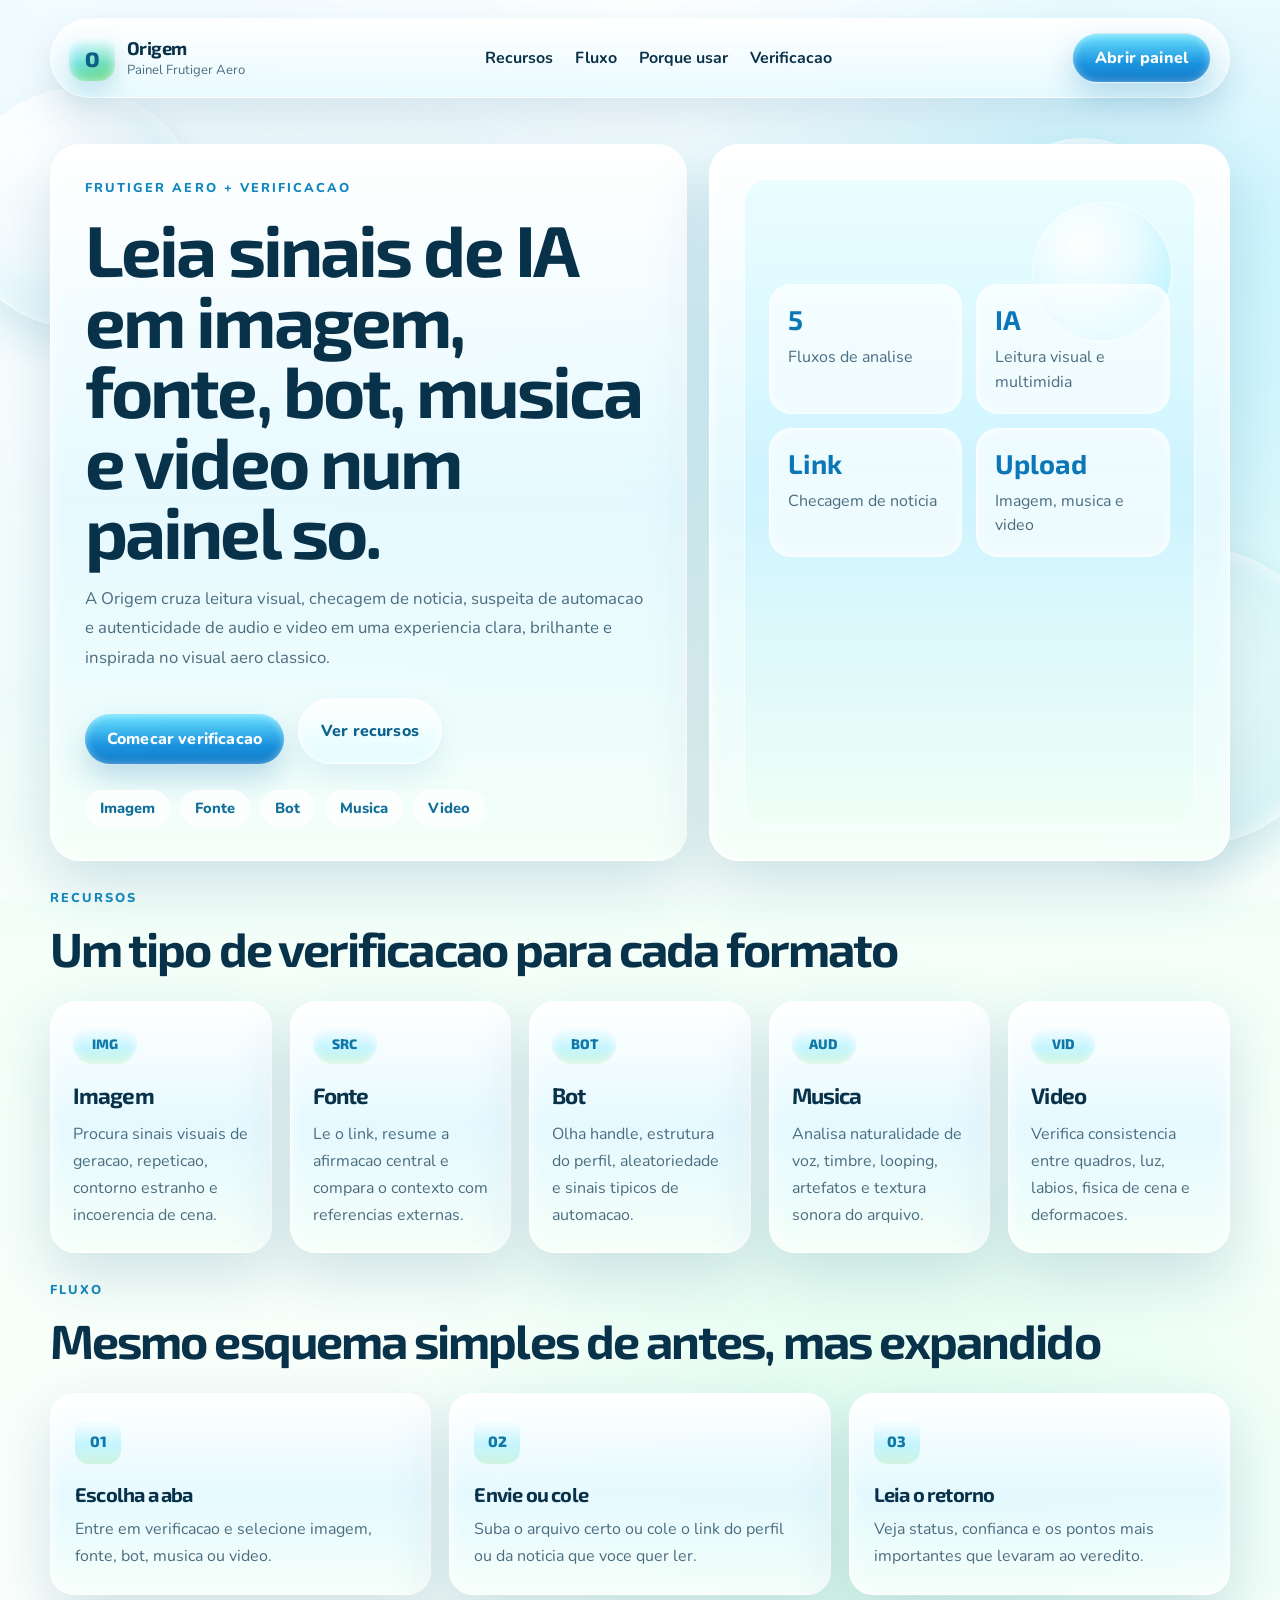
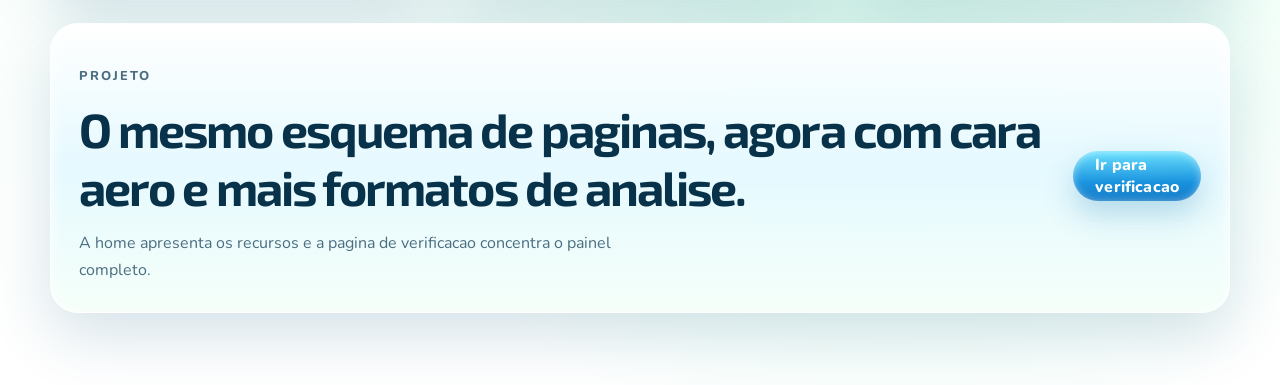
==== index.html @ b460922f "Add files via upload" ====
<!DOCTYPE html>
<html lang="pt-BR">
  <head>
    <meta charset="UTF-8" />
    <meta name="viewport" content="width=device-width, initial-scale=1.0" />
    <meta
      name="description"
      content="Origem e uma plataforma com estetica Frutiger Aero para verificar imagem, fonte, bot, musica e video."
    />
    <title>Origem | Plataforma de Verificacao</title>
    <link rel="preconnect" href="https://fonts.googleapis.com" />
    <link rel="preconnect" href="https://fonts.gstatic.com" crossorigin />
    <link
      href="https://fonts.googleapis.com/css2?family=Exo+2:wght@500;600;700;800&family=Nunito:wght@400;600;700;800&display=swap"
      rel="stylesheet"
    />
    <link rel="stylesheet" href="styles.css" />
    <script src="config.js?v=24"></script>
    <script src="script.js?v=24" defer></script>
  </head>
  <body>
    <div class="aero-bg" aria-hidden="true">
      <div class="bubble bubble-one"></div>
      <div class="bubble bubble-two"></div>
      <div class="bubble bubble-three"></div>
      <div class="glow-band glow-top"></div>
      <div class="glow-band glow-bottom"></div>
    </div>

    <header class="site-header">
      <a class="brand" href="index.html">
        <span class="brand-mark">O</span>
        <span class="brand-copy">
          <strong>Origem</strong>
          <small>Painel Frutiger Aero</small>
        </span>
      </a>

      <nav class="site-nav" aria-label="Navegacao principal">
        <a href="#recursos">Recursos</a>
        <a href="#fluxo">Fluxo</a>
        <a href="#porque">Porque usar</a>
        <a href="verificacao.html">Verificacao</a>
      </nav>

      <a class="header-cta" href="verificacao.html">Abrir painel</a>
    </header>

    <main class="page-shell">
      <section class="hero hero-home">
        <div class="hero-copy-card glossy-panel">
          <p class="hero-kicker">Frutiger Aero + verificacao</p>
          <h1>Leia sinais de IA em imagem, fonte, bot, musica e video num painel so.</h1>
          <p class="hero-copy">
            A Origem cruza leitura visual, checagem de noticia, suspeita de automacao e autenticidade de audio e video
            em uma experiencia clara, brilhante e inspirada no visual aero classico.
          </p>

          <div class="hero-actions">
            <a class="primary-button" href="verificacao.html">Comecar verificacao</a>
            <a class="secondary-button" href="#recursos">Ver recursos</a>
          </div>

          <div class="hero-pills" aria-label="Resumo de capacidades">
            <span>Imagem</span>
            <span>Fonte</span>
            <span>Bot</span>
            <span>Musica</span>
            <span>Video</span>
          </div>
        </div>

        <aside class="hero-display glossy-panel" aria-label="Resumo visual">
          <div class="hero-display-screen">
            <div class="screen-orb"></div>
            <div class="screen-grid">
              <article>
                <strong>5</strong>
                <span>Fluxos de analise</span>
              </article>
              <article>
                <strong>IA</strong>
                <span>Leitura visual e multimidia</span>
              </article>
              <article>
                <strong>Link</strong>
                <span>Checagem de noticia</span>
              </article>
              <article>
                <strong>Upload</strong>
                <span>Imagem, musica e video</span>
              </article>
            </div>
          </div>
        </aside>
      </section>

      <section class="section-block" id="recursos">
        <div class="section-head">
          <p class="section-kicker">Recursos</p>
          <h2>Um tipo de verificacao para cada formato</h2>
        </div>

        <div class="feature-grid">
          <a class="feature-card glossy-panel" href="verificacao.html#imagem">
            <span class="feature-icon">IMG</span>
            <h3>Imagem</h3>
            <p>Procura sinais visuais de geracao, repeticao, contorno estranho e incoerencia de cena.</p>
          </a>

          <a class="feature-card glossy-panel" href="verificacao.html#fonte">
            <span class="feature-icon">SRC</span>
            <h3>Fonte</h3>
            <p>Le o link, resume a afirmacao central e compara o contexto com referencias externas.</p>
          </a>

          <a class="feature-card glossy-panel" href="verificacao.html#bot">
            <span class="feature-icon">BOT</span>
            <h3>Bot</h3>
            <p>Olha handle, estrutura do perfil, aleatoriedade e sinais tipicos de automacao.</p>
          </a>

          <a class="feature-card glossy-panel" href="verificacao.html#audio">
            <span class="feature-icon">AUD</span>
            <h3>Musica</h3>
            <p>Analisa naturalidade de voz, timbre, looping, artefatos e textura sonora do arquivo.</p>
          </a>

          <a class="feature-card glossy-panel" href="verificacao.html#video">
            <span class="feature-icon">VID</span>
            <h3>Video</h3>
            <p>Verifica consistencia entre quadros, luz, labios, fisica de cena e deformacoes.</p>
          </a>
        </div>
      </section>

      <section class="section-block" id="fluxo">
        <div class="section-head">
          <p class="section-kicker">Fluxo</p>
          <h2>Mesmo esquema simples de antes, mas expandido</h2>
        </div>

        <div class="steps-grid">
          <article class="step-card glossy-panel">
            <span>01</span>
            <h3>Escolha a aba</h3>
            <p>Entre em verificacao e selecione imagem, fonte, bot, musica ou video.</p>
          </article>

          <article class="step-card glossy-panel">
            <span>02</span>
            <h3>Envie ou cole</h3>
            <p>Suba o arquivo certo ou cole o link do perfil ou da noticia que voce quer ler.</p>
          </article>

          <article class="step-card glossy-panel">
            <span>03</span>
            <h3>Leia o retorno</h3>
            <p>Veja status, confianca e os pontos mais importantes que levaram ao veredito.</p>
          </article>
        </div>
      </section>

      <section class="section-block" id="porque">
        <div class="bottom-banner glossy-panel">
          <div>
            <p class="section-kicker">Projeto</p>
            <h2>O mesmo esquema de paginas, agora com cara aero e mais formatos de analise.</h2>
            <p>
              A home apresenta os recursos e a pagina de verificacao concentra o painel completo.
            </p>
          </div>

          <a class="primary-button link-button" href="verificacao.html">Ir para verificacao</a>
        </div>
      </section>
    </main>
  </body>
</html>
---- styles.css ----
:root {
  --bg-top: #dff7ff;
  --bg-mid: #f3fff8;
  --bg-bottom: #ffffff;
  --surface: rgba(255, 255, 255, 0.72);
  --surface-strong: rgba(255, 255, 255, 0.88);
  --surface-soft: rgba(233, 252, 255, 0.72);
  --line: rgba(112, 202, 221, 0.34);
  --ink: #08314a;
  --muted: #4b6d81;
  --primary: #1ab0d8;
  --primary-deep: #0d7ab7;
  --secondary: #68d76d;
  --secondary-deep: #249f4a;
  --ok: #17915f;
  --warn: #e38e1f;
  --danger: #d8544f;
  --shadow-xl: 0 22px 60px rgba(26, 92, 133, 0.18);
  --shadow-lg: 0 18px 38px rgba(26, 92, 133, 0.14);
  --shadow-md: 0 10px 24px rgba(26, 92, 133, 0.12);
  --radius-xl: 30px;
  --radius-lg: 22px;
  --radius-md: 16px;
  --max-width: 1180px;
}

* {
  box-sizing: border-box;
}

html {
  scroll-behavior: smooth;
}

body {
  margin: 0;
  min-height: 100vh;
  font-family: "Nunito", sans-serif;
  color: var(--ink);
  background:
    radial-gradient(circle at 12% 18%, rgba(255, 255, 255, 0.92), transparent 24%),
    radial-gradient(circle at 84% 16%, rgba(126, 232, 255, 0.34), transparent 26%),
    radial-gradient(circle at 70% 78%, rgba(121, 246, 188, 0.22), transparent 30%),
    linear-gradient(180deg, var(--bg-top) 0%, var(--bg-mid) 48%, var(--bg-bottom) 100%);
  overflow-x: hidden;
}

body::before {
  content: "";
  position: fixed;
  inset: 0;
  pointer-events: none;
  background:
    linear-gradient(180deg, rgba(255, 255, 255, 0.52), transparent 24%, transparent 76%, rgba(255, 255, 255, 0.34)),
    radial-gradient(circle at top, rgba(255, 255, 255, 0.85), transparent 38%);
  z-index: 0;
}

.aero-bg {
  position: fixed;
  inset: 0;
  pointer-events: none;
  overflow: hidden;
  z-index: 0;
}

.bubble {
  position: absolute;
  border-radius: 50%;
  border: 1px solid rgba(255, 255, 255, 0.78);
  background:
    radial-gradient(circle at 30% 28%, rgba(255, 255, 255, 0.95), rgba(255, 255, 255, 0.18) 38%, rgba(39, 189, 235, 0.12) 72%, rgba(19, 128, 212, 0.06));
  box-shadow:
    inset 0 1px 18px rgba(255, 255, 255, 0.9),
    0 18px 35px rgba(53, 148, 191, 0.18);
  opacity: 0.9;
}

.bubble-one {
  width: 240px;
  height: 240px;
  top: 88px;
  left: -42px;
}

.bubble-two {
  width: 190px;
  height: 190px;
  right: 8%;
  top: 138px;
}

.bubble-three {
  width: 300px;
  height: 300px;
  right: -60px;
  bottom: 54px;
}

.glow-band {
  position: absolute;
  border-radius: 999px;
  filter: blur(18px);
  opacity: 0.7;
}

.glow-top {
  top: 40px;
  left: 18%;
  width: 360px;
  height: 44px;
  background: linear-gradient(90deg, rgba(255, 255, 255, 0), rgba(255, 255, 255, 0.82), rgba(125, 232, 255, 0.2));
}

.glow-bottom {
  bottom: 48px;
  right: 18%;
  width: 300px;
  height: 40px;
  background: linear-gradient(90deg, rgba(115, 237, 173, 0.08), rgba(255, 255, 255, 0.72), rgba(255, 255, 255, 0));
}

.site-header,
.page-shell {
  position: relative;
  z-index: 1;
}

.site-header {
  width: min(calc(100% - 30px), var(--max-width));
  margin: 18px auto 0;
  padding: 14px 18px;
  display: flex;
  align-items: center;
  justify-content: space-between;
  gap: 16px;
  border: 1px solid rgba(255, 255, 255, 0.72);
  border-radius: 999px;
  background:
    linear-gradient(180deg, rgba(255, 255, 255, 0.95), rgba(218, 247, 255, 0.58)),
    rgba(255, 255, 255, 0.72);
  box-shadow: var(--shadow-lg);
  backdrop-filter: blur(18px);
}

.brand {
  display: inline-flex;
  align-items: center;
  gap: 12px;
  text-decoration: none;
  color: var(--ink);
}

.brand-mark {
  display: inline-flex;
  align-items: center;
  justify-content: center;
  width: 46px;
  height: 46px;
  border-radius: 16px;
  background:
    linear-gradient(180deg, rgba(255, 255, 255, 0.95), rgba(122, 233, 255, 0.34) 62%, rgba(90, 218, 140, 0.3)),
    linear-gradient(135deg, #6de6ff, #6bd36d);
  box-shadow:
    inset 0 2px 12px rgba(255, 255, 255, 0.9),
    0 12px 22px rgba(31, 137, 174, 0.2);
  font-family: "Exo 2", sans-serif;
  font-size: 1.3rem;
  font-weight: 800;
  color: #0d5f86;
}

.brand-copy {
  display: grid;
  gap: 2px;
}

.brand-copy strong {
  font-family: "Exo 2", sans-serif;
  font-size: 1.15rem;
  letter-spacing: -0.03em;
}

.brand-copy small {
  color: var(--muted);
  font-size: 0.82rem;
}

.site-nav {
  display: flex;
  flex-wrap: wrap;
  align-items: center;
  justify-content: center;
  gap: 22px;
}

.site-nav a {
  color: var(--ink);
  text-decoration: none;
  font-weight: 700;
  text-shadow: 0 1px 0 rgba(255, 255, 255, 0.8);
}

.header-cta,
.primary-button,
.secondary-button,
.tool-tab {
  font: inherit;
}

.header-cta,
.primary-button,
.secondary-button {
  display: inline-flex;
  align-items: center;
  justify-content: center;
  min-height: 50px;
  padding: 0 22px;
  border-radius: 999px;
  border: 1px solid rgba(255, 255, 255, 0.8);
  text-decoration: none;
  font-weight: 800;
  letter-spacing: 0.01em;
  cursor: pointer;
  transition: transform 180ms ease, box-shadow 180ms ease, opacity 180ms ease;
}

.header-cta,
.primary-button {
  color: #ffffff;
  background:
    linear-gradient(180deg, rgba(108, 226, 255, 0.96), rgba(22, 143, 221, 0.95) 64%, rgba(20, 120, 198, 0.95)),
    linear-gradient(135deg, #6be8ff, #25a7dc);
  box-shadow:
    inset 0 1px 8px rgba(255, 255, 255, 0.48),
    0 14px 30px rgba(25, 122, 180, 0.26);
}

.secondary-button {
  color: #0b638d;
  background:
    linear-gradient(180deg, rgba(255, 255, 255, 0.95), rgba(217, 251, 255, 0.72)),
    rgba(255, 255, 255, 0.78);
  box-shadow:
    inset 0 1px 8px rgba(255, 255, 255, 0.82),
    0 12px 26px rgba(57, 145, 180, 0.12);
}

.header-cta:hover,
.primary-button:hover,
.secondary-button:hover,
.tool-tab:hover,
.feature-card:hover {
  transform: translateY(-2px);
}

.primary-button:disabled {
  opacity: 0.7;
  cursor: wait;
}

.page-shell {
  width: min(calc(100% - 30px), var(--max-width));
  margin: 0 auto;
  padding: 28px 0 72px;
}

.glossy-panel,
.tool-shell,
.result-card,
.step-card,
.feature-card {
  border: 1px solid rgba(255, 255, 255, 0.8);
  background:
    linear-gradient(180deg, rgba(255, 255, 255, 0.96), rgba(220, 247, 255, 0.72) 50%, rgba(243, 255, 248, 0.88)),
    var(--surface);
  box-shadow:
    inset 0 1px 14px rgba(255, 255, 255, 0.88),
    var(--shadow-xl);
  backdrop-filter: blur(18px);
}

.hero {
  position: relative;
}

.hero-home {
  display: grid;
  grid-template-columns: minmax(0, 1.1fr) minmax(320px, 0.9fr);
  gap: 22px;
  align-items: stretch;
  padding-top: 18px;
}

.hero-verify {
  padding: 34px;
  border-radius: var(--radius-xl);
  text-align: center;
}

.hero-copy-card,
.hero-display {
  padding: 34px;
  border-radius: var(--radius-xl);
}

.hero-kicker,
.section-kicker {
  margin: 0;
  color: #0f86be;
  font-size: 0.8rem;
  font-weight: 800;
  letter-spacing: 0.16em;
  text-transform: uppercase;
}

.hero h1,
.section-head h2,
.tool-head h2,
.bottom-banner h2,
.feature-card h3,
.step-card h3,
.result-topline h3 {
  font-family: "Exo 2", sans-serif;
  letter-spacing: -0.04em;
}

.hero h1 {
  margin: 16px 0 0;
  font-size: clamp(2.5rem, 6vw, 4.5rem);
  line-height: 0.98;
}

.hero-verify h1 {
  max-width: 16ch;
  margin-left: auto;
  margin-right: auto;
}

.hero-copy {
  max-width: 64ch;
  margin: 18px 0 0;
  color: var(--muted);
  font-size: 1.05rem;
  line-height: 1.75;
}

.hero-verify .hero-copy {
  margin-left: auto;
  margin-right: auto;
}

.hero-actions {
  display: flex;
  flex-wrap: wrap;
  gap: 14px;
  margin-top: 26px;
}

.hero-pills {
  display: flex;
  flex-wrap: wrap;
  gap: 10px;
  margin-top: 26px;
}

.hero-pills span {
  display: inline-flex;
  align-items: center;
  min-height: 36px;
  padding: 0 14px;
  border-radius: 999px;
  background: rgba(255, 255, 255, 0.7);
  border: 1px solid rgba(255, 255, 255, 0.8);
  box-shadow: inset 0 1px 8px rgba(255, 255, 255, 0.85);
  color: #116f99;
  font-weight: 800;
  font-size: 0.92rem;
}

.hero-display {
  display: grid;
  align-items: center;
}

.hero-display-screen {
  position: relative;
  min-height: 100%;
  padding: 24px;
  border-radius: 24px;
  background:
    linear-gradient(180deg, rgba(232, 253, 255, 0.92), rgba(190, 240, 255, 0.72) 48%, rgba(239, 255, 246, 0.92)),
    rgba(255, 255, 255, 0.64);
  border: 1px solid rgba(255, 255, 255, 0.85);
  overflow: hidden;
}

.screen-orb {
  position: absolute;
  top: 22px;
  right: 22px;
  width: 140px;
  height: 140px;
  border-radius: 50%;
  background:
    radial-gradient(circle at 35% 30%, rgba(255, 255, 255, 0.94), rgba(255, 255, 255, 0.18) 42%, rgba(106, 226, 255, 0.2), rgba(102, 226, 137, 0.16));
  border: 1px solid rgba(255, 255, 255, 0.82);
}

.screen-grid {
  position: relative;
  display: grid;
  grid-template-columns: repeat(2, minmax(0, 1fr));
  gap: 14px;
  margin-top: 80px;
}

.screen-grid article {
  min-height: 120px;
  padding: 18px;
  border-radius: 22px;
  background: rgba(255, 255, 255, 0.64);
  border: 1px solid rgba(255, 255, 255, 0.8);
  box-shadow: inset 0 1px 10px rgba(255, 255, 255, 0.72);
}

.screen-grid strong {
  display: block;
  font-family: "Exo 2", sans-serif;
  font-size: 1.7rem;
  color: #0b77b6;
}

.screen-grid span {
  display: block;
  margin-top: 10px;
  color: var(--muted);
  line-height: 1.55;
}

.section-block {
  margin-top: 28px;
}

.section-head h2,
.tool-head h2,
.bottom-banner h2 {
  margin: 12px 0 0;
  font-size: clamp(1.9rem, 4vw, 3rem);
}

.feature-grid {
  display: grid;
  grid-template-columns: repeat(5, minmax(0, 1fr));
  gap: 18px;
  margin-top: 24px;
}

.feature-card {
  display: block;
  min-height: 238px;
  padding: 22px;
  border-radius: 26px;
  text-decoration: none;
  color: inherit;
  transition: transform 180ms ease, box-shadow 180ms ease;
}

.feature-icon {
  display: inline-flex;
  align-items: center;
  justify-content: center;
  min-width: 64px;
  min-height: 40px;
  padding: 0 14px;
  border-radius: 999px;
  background:
    linear-gradient(180deg, rgba(255, 255, 255, 0.98), rgba(169, 241, 255, 0.64) 60%, rgba(164, 236, 183, 0.44));
  box-shadow: inset 0 1px 9px rgba(255, 255, 255, 0.9);
  color: #1077a7;
  font-family: "Exo 2", sans-serif;
  font-weight: 800;
  font-size: 0.86rem;
}

.feature-card h3 {
  margin: 18px 0 0;
  font-size: 1.4rem;
}

.feature-card p {
  margin: 12px 0 0;
  color: var(--muted);
  line-height: 1.7;
}

.steps-grid {
  display: grid;
  grid-template-columns: repeat(3, minmax(0, 1fr));
  gap: 18px;
  margin-top: 24px;
}

.step-card {
  padding: 24px;
  border-radius: 24px;
}

.step-card span {
  display: inline-flex;
  align-items: center;
  justify-content: center;
  width: 46px;
  height: 46px;
  border-radius: 14px;
  background:
    linear-gradient(180deg, rgba(255, 255, 255, 0.95), rgba(160, 240, 255, 0.56) 58%, rgba(171, 235, 186, 0.46));
  color: #0e78a8;
  font-family: "Exo 2", sans-serif;
  font-size: 0.94rem;
  font-weight: 800;
}

.step-card h3 {
  margin: 18px 0 0;
  font-size: 1.25rem;
}

.step-card p,
.bottom-banner p,
.helper-note,
.feedback-message,
.result-label,
.result-confidence,
.result-text,
.result-points {
  color: var(--muted);
}

.step-card p {
  margin: 10px 0 0;
  line-height: 1.7;
}

.bottom-banner {
  display: flex;
  align-items: center;
  justify-content: space-between;
  gap: 22px;
  padding: 28px;
  border-radius: 28px;
}

.bottom-banner p {
  margin: 14px 0 0;
  max-width: 56ch;
  line-height: 1.7;
}

.tool-shell {
  padding: 28px;
  border-radius: 30px;
}

.tool-head {
  display: flex;
  align-items: center;
  justify-content: space-between;
  gap: 18px;
  margin-bottom: 22px;
}

.tool-tabs {
  display: inline-flex;
  flex-wrap: wrap;
  gap: 8px;
  padding: 8px;
  border-radius: 999px;
  background: rgba(255, 255, 255, 0.55);
  border: 1px solid rgba(255, 255, 255, 0.82);
  box-shadow: inset 0 1px 10px rgba(255, 255, 255, 0.82);
}

.tool-tab {
  min-height: 44px;
  padding: 0 18px;
  border: 0;
  border-radius: 999px;
  background: transparent;
  color: #5b7b8c;
  font-weight: 800;
  cursor: pointer;
  transition: transform 180ms ease, box-shadow 180ms ease, background 180ms ease;
}

.tool-tab.is-active {
  color: #ffffff;
  background:
    linear-gradient(180deg, rgba(116, 231, 255, 0.96), rgba(29, 155, 229, 0.96) 64%, rgba(17, 121, 203, 0.96));
  box-shadow:
    inset 0 1px 8px rgba(255, 255, 255, 0.44),
    0 10px 20px rgba(31, 125, 188, 0.22);
}

.tool-panel {
  display: none;
}

.tool-panel.is-active {
  display: block;
}

.input-layout {
  display: grid;
  grid-template-columns: minmax(0, 1.08fr) minmax(320px, 0.92fr);
  gap: 22px;
}

.field-label {
  display: inline-block;
  margin-bottom: 12px;
  font-size: 1rem;
  font-weight: 800;
}

.upload-box {
  display: grid;
  place-items: center;
  width: 100%;
  min-height: 226px;
  padding: 24px;
  border-radius: 28px;
  border: 1.5px dashed rgba(81, 194, 222, 0.74);
  background:
    linear-gradient(180deg, rgba(255, 255, 255, 0.88), rgba(216, 248, 255, 0.72) 58%, rgba(239, 255, 245, 0.84));
  text-align: center;
  cursor: pointer;
  transition: transform 180ms ease, border-color 180ms ease, box-shadow 180ms ease;
}

.upload-box:hover,
.upload-box.is-dragging {
  transform: translateY(-1px);
  border-color: rgba(19, 166, 219, 0.95);
  box-shadow: 0 14px 28px rgba(43, 157, 198, 0.12);
}

.upload-box input {
  display: none;
}

.upload-title {
  display: block;
  font-family: "Exo 2", sans-serif;
  font-size: 1.08rem;
  font-weight: 700;
}

.upload-subtitle {
  display: block;
  max-width: 34ch;
  margin-top: 8px;
  color: var(--muted);
  line-height: 1.6;
}

.preview-box {
  margin-top: 14px;
  min-height: 226px;
  overflow: hidden;
  border-radius: 28px;
  border: 1px solid rgba(255, 255, 255, 0.82);
  background:
    linear-gradient(180deg, rgba(255, 255, 255, 0.92), rgba(223, 249, 255, 0.68)),
    var(--surface-soft);
}

.empty-state,
.preview-frame {
  min-height: 226px;
  display: grid;
  place-items: center;
  padding: 22px;
  text-align: center;
}

.empty-state strong {
  font-family: "Exo 2", sans-serif;
}

.empty-state p {
  margin: 8px 0 0;
  color: var(--muted);
}

.preview-frame img {
  width: 100%;
  height: 226px;
  object-fit: cover;
  display: block;
}

.preview-frame audio,
.preview-frame video {
  width: 100%;
  max-height: 226px;
}

.preview-meta {
  padding: 14px 18px 18px;
  border-top: 1px solid rgba(96, 193, 221, 0.18);
  background: rgba(255, 255, 255, 0.74);
}

.preview-meta p {
  margin: 6px 0 0;
  color: var(--muted);
}

.text-input {
  width: 100%;
  min-height: 58px;
  padding: 0 18px;
  border: 1px solid rgba(112, 202, 221, 0.34);
  border-radius: 20px;
  background: rgba(255, 255, 255, 0.82);
  box-shadow: inset 0 1px 12px rgba(255, 255, 255, 0.82);
  font: inherit;
  color: var(--ink);
}

.text-input:focus {
  outline: 2px solid rgba(36, 167, 218, 0.18);
  border-color: rgba(17, 149, 204, 0.66);
}

.primary-button {
  margin-top: 16px;
  border-width: 0;
}

.helper-note,
.feedback-message {
  margin: 12px 0 0;
  font-size: 0.95rem;
}

.feedback-message {
  min-height: 22px;
}

.feedback-message.is-error {
  color: var(--danger);
}

.feedback-message.is-success {
  color: var(--ok);
}

.result-card {
  height: 100%;
  padding: 24px;
  border-radius: 28px;
}

.result-topline {
  display: flex;
  align-items: center;
  justify-content: space-between;
  gap: 12px;
}

.result-topline h3 {
  margin: 0;
  font-size: 1.28rem;
}

.result-badge {
  display: inline-flex;
  align-items: center;
  justify-content: center;
  min-height: 36px;
  padding: 0 14px;
  border-radius: 999px;
  font-size: 0.84rem;
  font-weight: 800;
}

.result-badge.is-neutral {
  color: #587282;
  background: rgba(230, 242, 248, 0.9);
}

.result-badge.is-demo {
  color: #096a93;
  background: rgba(212, 246, 255, 0.92);
}

.result-badge.is-ok {
  color: #0f7b4d;
  background: rgba(220, 249, 230, 0.95);
}

.result-badge.is-warn {
  color: #a25b12;
  background: rgba(255, 236, 204, 0.96);
}

.result-label {
  margin: 18px 0 0;
  font-size: 0.94rem;
}

.result-confidence {
  margin: 10px 0 0;
  font-size: 0.92rem;
  font-weight: 800;
}

.result-text {
  margin: 12px 0 0;
  font-size: 1rem;
  line-height: 1.7;
}

.result-points {
  margin: 16px 0 0;
  padding-left: 18px;
}

.result-points li + li {
  margin-top: 8px;
}

@media (max-width: 1080px) {
  .hero-home,
  .input-layout,
  .feature-grid {
    grid-template-columns: 1fr;
  }

  .feature-grid {
    grid-template-columns: repeat(2, minmax(0, 1fr));
  }

  .screen-grid {
    margin-top: 36px;
  }
}

@media (max-width: 920px) {
  .site-header,
  .tool-head,
  .bottom-banner {
    flex-direction: column;
    align-items: flex-start;
  }

  .site-nav {
    justify-content: flex-start;
  }

  .header-cta {
    width: 100%;
  }

  .steps-grid {
    grid-template-columns: 1fr;
  }
}

@media (max-width: 700px) {
  .site-header,
  .page-shell {
    width: min(calc(100% - 20px), var(--max-width));
  }

  .site-header {
    margin-top: 12px;
    padding: 14px;
    border-radius: 28px;
  }

  .hero-copy-card,
  .hero-display,
  .hero-verify,
  .tool-shell,
  .step-card,
  .feature-card,
  .bottom-banner,
  .result-card {
    padding: 20px;
  }

  .hero h1 {
    font-size: clamp(2.15rem, 11vw, 3.2rem);
  }

  .tool-tabs {
    width: 100%;
    border-radius: 24px;
  }

  .tool-tab {
    flex: 1 1 calc(50% - 8px);
  }

  .feature-grid {
    grid-template-columns: 1fr;
  }
}

@media (prefers-reduced-motion: reduce) {
  html {
    scroll-behavior: auto;
  }

  *,
  *::before,
  *::after {
    animation: none !important;
    transition: none !important;
  }
}
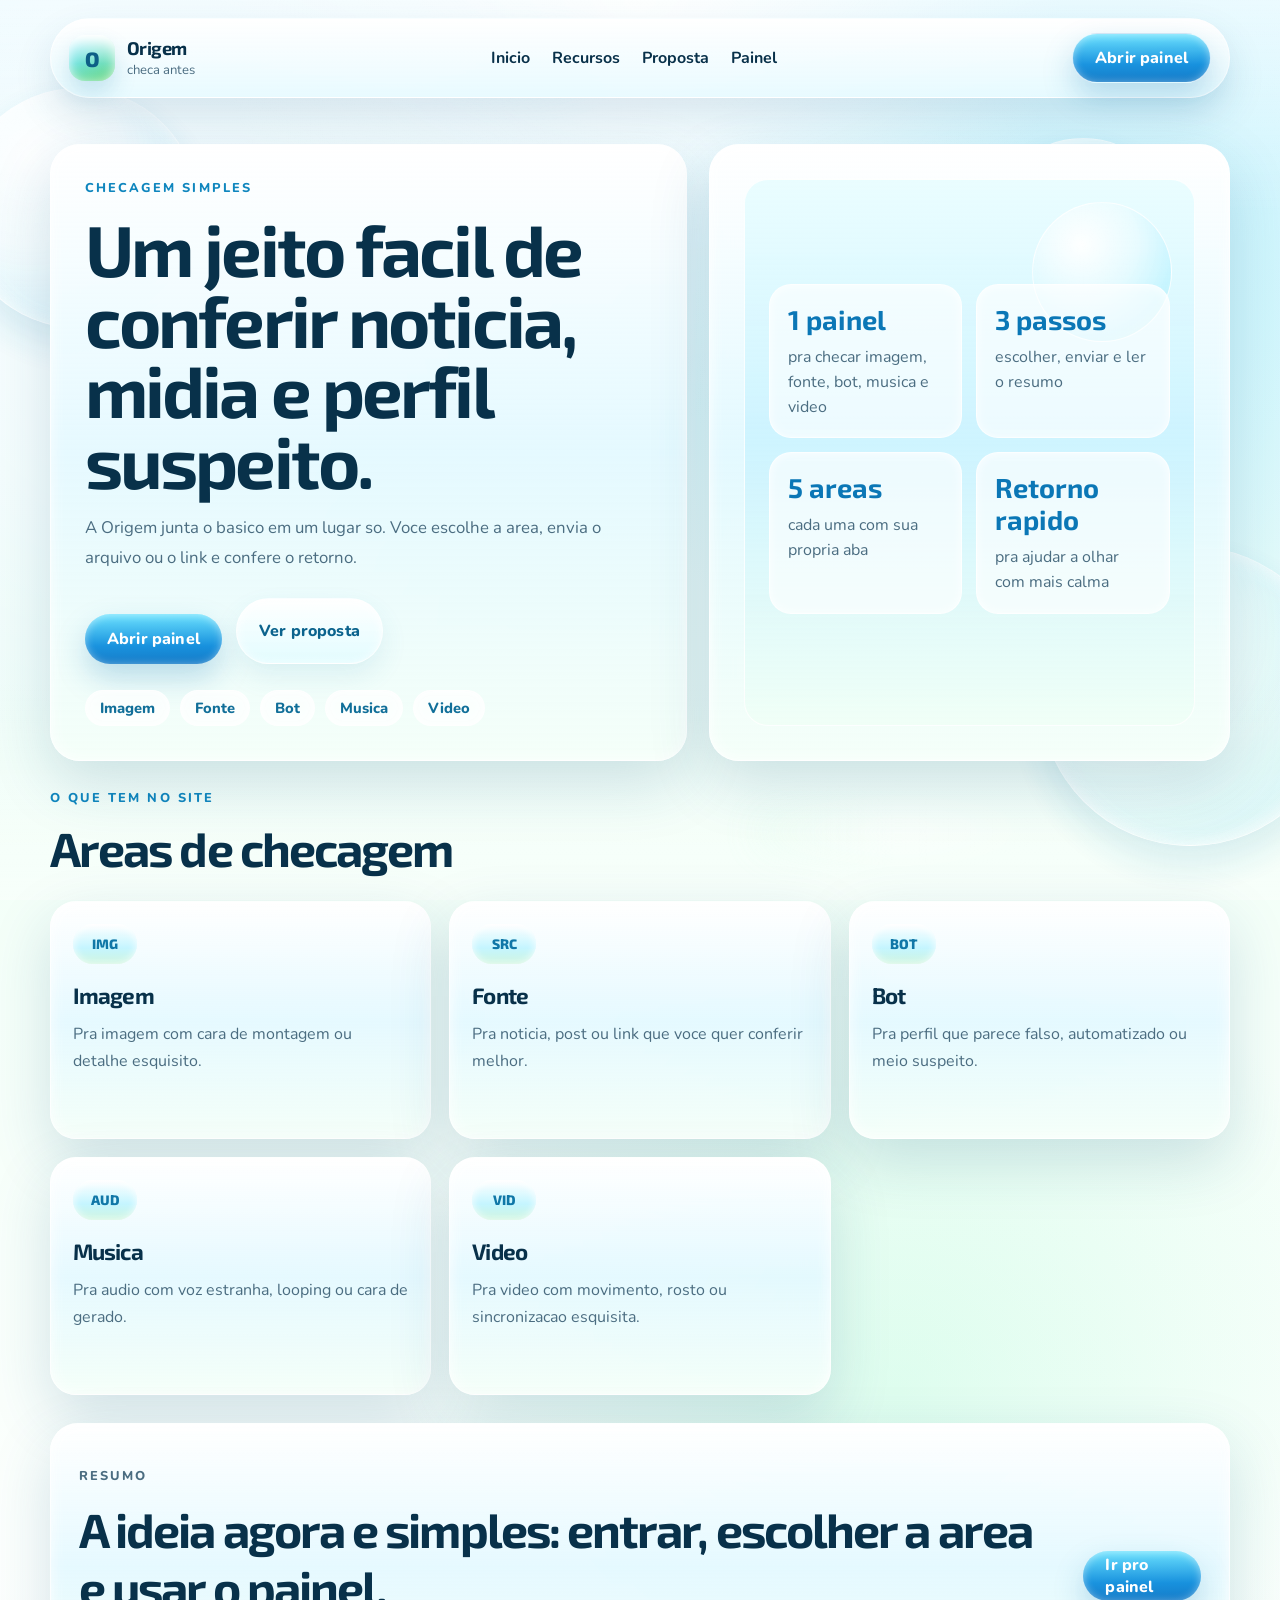
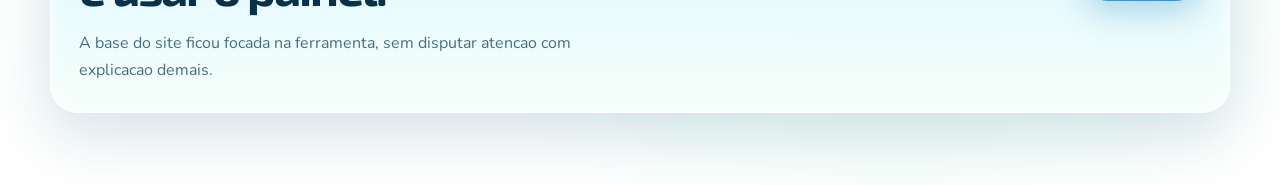
==== commit d39067a3: "Add files via upload" ====
--- a/index.html
+++ b/index.html
@@ -5,7 +5,7 @@
     <meta name="viewport" content="width=device-width, initial-scale=1.0" />
     <meta
       name="description"
-      content="Origem e uma plataforma com estetica Frutiger Aero para verificar imagem, fonte, bot, musica e video."
+      content="Origem e um site simples pra checar noticia, imagem, audio, video e perfil suspeito."
     />
     <title>Origem | Plataforma de Verificacao</title>
     <link rel="preconnect" href="https://fonts.googleapis.com" />
@@ -14,7 +14,7 @@
       href="https://fonts.googleapis.com/css2?family=Exo+2:wght@500;600;700;800&family=Nunito:wght@400;600;700;800&display=swap"
       rel="stylesheet"
     />
-    <link rel="stylesheet" href="styles.css" />
+    <link rel="stylesheet" href="styles.css?v=28" />
     <script src="config.js?v=24"></script>
     <script src="script.js?v=24" defer></script>
   </head>
@@ -32,15 +32,15 @@
         <span class="brand-mark">O</span>
         <span class="brand-copy">
           <strong>Origem</strong>
-          <small>Painel Frutiger Aero</small>
+          <small>checa antes</small>
         </span>
       </a>
 
       <nav class="site-nav" aria-label="Navegacao principal">
+        <a href="index.html">Inicio</a>
         <a href="#recursos">Recursos</a>
-        <a href="#fluxo">Fluxo</a>
-        <a href="#porque">Porque usar</a>
-        <a href="verificacao.html">Verificacao</a>
+        <a href="proposta.html">Proposta</a>
+        <a href="verificacao.html">Painel</a>
       </nav>
 
       <a class="header-cta" href="verificacao.html">Abrir painel</a>
@@ -49,16 +49,15 @@
     <main class="page-shell">
       <section class="hero hero-home">
         <div class="hero-copy-card glossy-panel">
-          <p class="hero-kicker">Frutiger Aero + verificacao</p>
-          <h1>Leia sinais de IA em imagem, fonte, bot, musica e video num painel so.</h1>
+          <p class="hero-kicker">Checagem simples</p>
+          <h1>Um jeito facil de conferir noticia, midia e perfil suspeito.</h1>
           <p class="hero-copy">
-            A Origem cruza leitura visual, checagem de noticia, suspeita de automacao e autenticidade de audio e video
-            em uma experiencia clara, brilhante e inspirada no visual aero classico.
+            A Origem junta o basico em um lugar so. Voce escolhe a area, envia o arquivo ou o link e confere o retorno.
           </p>
 
           <div class="hero-actions">
-            <a class="primary-button" href="verificacao.html">Comecar verificacao</a>
-            <a class="secondary-button" href="#recursos">Ver recursos</a>
+            <a class="primary-button" href="verificacao.html">Abrir painel</a>
+            <a class="secondary-button" href="proposta.html">Ver proposta</a>
           </div>
 
           <div class="hero-pills" aria-label="Resumo de capacidades">
@@ -75,20 +74,20 @@
             <div class="screen-orb"></div>
             <div class="screen-grid">
               <article>
-                <strong>5</strong>
-                <span>Fluxos de analise</span>
+                <strong>1 painel</strong>
+                <span>pra checar imagem, fonte, bot, musica e video</span>
               </article>
               <article>
-                <strong>IA</strong>
-                <span>Leitura visual e multimidia</span>
+                <strong>3 passos</strong>
+                <span>escolher, enviar e ler o resumo</span>
               </article>
               <article>
-                <strong>Link</strong>
-                <span>Checagem de noticia</span>
+                <strong>5 areas</strong>
+                <span>cada uma com sua propria aba</span>
               </article>
               <article>
-                <strong>Upload</strong>
-                <span>Imagem, musica e video</span>
+                <strong>Retorno rapido</strong>
+                <span>pra ajudar a olhar com mais calma</span>
               </article>
             </div>
           </div>
@@ -97,81 +96,52 @@
 
       <section class="section-block" id="recursos">
         <div class="section-head">
-          <p class="section-kicker">Recursos</p>
-          <h2>Um tipo de verificacao para cada formato</h2>
+          <p class="section-kicker">O que tem no site</p>
+          <h2>Areas de checagem</h2>
         </div>
 
         <div class="feature-grid">
           <a class="feature-card glossy-panel" href="verificacao.html#imagem">
             <span class="feature-icon">IMG</span>
             <h3>Imagem</h3>
-            <p>Procura sinais visuais de geracao, repeticao, contorno estranho e incoerencia de cena.</p>
+            <p>Pra imagem com cara de montagem ou detalhe esquisito.</p>
           </a>
 
           <a class="feature-card glossy-panel" href="verificacao.html#fonte">
             <span class="feature-icon">SRC</span>
             <h3>Fonte</h3>
-            <p>Le o link, resume a afirmacao central e compara o contexto com referencias externas.</p>
+            <p>Pra noticia, post ou link que voce quer conferir melhor.</p>
           </a>
 
           <a class="feature-card glossy-panel" href="verificacao.html#bot">
             <span class="feature-icon">BOT</span>
             <h3>Bot</h3>
-            <p>Olha handle, estrutura do perfil, aleatoriedade e sinais tipicos de automacao.</p>
+            <p>Pra perfil que parece falso, automatizado ou meio suspeito.</p>
           </a>
 
           <a class="feature-card glossy-panel" href="verificacao.html#audio">
             <span class="feature-icon">AUD</span>
             <h3>Musica</h3>
-            <p>Analisa naturalidade de voz, timbre, looping, artefatos e textura sonora do arquivo.</p>
+            <p>Pra audio com voz estranha, looping ou cara de gerado.</p>
           </a>
 
           <a class="feature-card glossy-panel" href="verificacao.html#video">
             <span class="feature-icon">VID</span>
             <h3>Video</h3>
-            <p>Verifica consistencia entre quadros, luz, labios, fisica de cena e deformacoes.</p>
+            <p>Pra video com movimento, rosto ou sincronizacao esquisita.</p>
           </a>
         </div>
       </section>
 
-      <section class="section-block" id="fluxo">
-        <div class="section-head">
-          <p class="section-kicker">Fluxo</p>
-          <h2>Mesmo esquema simples de antes, mas expandido</h2>
-        </div>
-
-        <div class="steps-grid">
-          <article class="step-card glossy-panel">
-            <span>01</span>
-            <h3>Escolha a aba</h3>
-            <p>Entre em verificacao e selecione imagem, fonte, bot, musica ou video.</p>
-          </article>
-
-          <article class="step-card glossy-panel">
-            <span>02</span>
-            <h3>Envie ou cole</h3>
-            <p>Suba o arquivo certo ou cole o link do perfil ou da noticia que voce quer ler.</p>
-          </article>
-
-          <article class="step-card glossy-panel">
-            <span>03</span>
-            <h3>Leia o retorno</h3>
-            <p>Veja status, confianca e os pontos mais importantes que levaram ao veredito.</p>
-          </article>
-        </div>
-      </section>
-
-      <section class="section-block" id="porque">
+      <section class="section-block">
         <div class="bottom-banner glossy-panel">
           <div>
-            <p class="section-kicker">Projeto</p>
-            <h2>O mesmo esquema de paginas, agora com cara aero e mais formatos de analise.</h2>
-            <p>
-              A home apresenta os recursos e a pagina de verificacao concentra o painel completo.
-            </p>
+            <p class="section-kicker">Resumo</p>
+            <h2>A ideia agora e simples: entrar, escolher a area e usar o painel.</h2>
+            <p>A base do site ficou focada na ferramenta, sem disputar atencao com explicacao demais.</p>
           </div>
 
-          <a class="primary-button link-button" href="verificacao.html">Ir para verificacao</a>
+          <a class="primary-button link-button" href="verificacao.html">Ir pro painel</a>
         </div>
       </section>
     </main>
--- a/styles.css
+++ b/styles.css
@@ -319,6 +319,9 @@
 .tool-head h2,
 .bottom-banner h2,
 .feature-card h3,
+.theme-link-card h3,
+.info-card h3,
+.topic-panel h3,
 .step-card h3,
 .result-topline h3 {
   font-family: "Exo 2", sans-serif;
@@ -451,7 +454,7 @@
 
 .feature-grid {
   display: grid;
-  grid-template-columns: repeat(5, minmax(0, 1fr));
+  grid-template-columns: repeat(3, minmax(0, 1fr));
   gap: 18px;
   margin-top: 24px;
 }
@@ -492,6 +495,89 @@
   margin: 12px 0 0;
   color: var(--muted);
   line-height: 1.7;
+}
+
+.topic-card {
+  min-height: 0;
+}
+
+.topic-number {
+  display: inline-flex;
+  align-items: center;
+  min-height: 34px;
+  padding: 0 12px;
+  border-radius: 999px;
+  background: rgba(255, 255, 255, 0.72);
+  border: 1px solid rgba(255, 255, 255, 0.82);
+  box-shadow: inset 0 1px 8px rgba(255, 255, 255, 0.88);
+  color: #1077a7;
+  font-size: 0.84rem;
+  font-weight: 800;
+}
+
+.topic-stack {
+  display: grid;
+  gap: 18px;
+  margin-top: 24px;
+}
+
+.theme-grid {
+  display: grid;
+  grid-template-columns: repeat(3, minmax(0, 1fr));
+  gap: 18px;
+  margin-top: 24px;
+}
+
+.theme-link-card,
+.info-card {
+  display: block;
+  padding: 24px;
+  border-radius: 26px;
+  text-decoration: none;
+  color: inherit;
+  transition: transform 180ms ease, box-shadow 180ms ease;
+}
+
+.theme-link-card:hover,
+.info-card:hover {
+  transform: translateY(-2px);
+}
+
+.theme-link-card h3,
+.info-card h3 {
+  margin: 18px 0 0;
+  font-size: 1.38rem;
+}
+
+.theme-link-card p,
+.info-card p {
+  margin: 12px 0 0;
+  color: var(--muted);
+  line-height: 1.72;
+}
+
+.topic-columns {
+  display: grid;
+  grid-template-columns: repeat(2, minmax(0, 1fr));
+  gap: 18px;
+  margin-top: 24px;
+}
+
+.topic-panel {
+  padding: 24px;
+  border-radius: 26px;
+}
+
+.topic-panel h3 {
+  margin: 18px 0 0;
+  font-size: 1.4rem;
+}
+
+.topic-panel p {
+  margin: 12px 0 0;
+  color: var(--muted);
+  line-height: 1.75;
+  max-width: 72ch;
 }
 
 .steps-grid {
@@ -834,12 +920,15 @@
 
 @media (max-width: 1080px) {
   .hero-home,
-  .input-layout,
+  .input-layout {
+    grid-template-columns: 1fr;
+  }
+
   .feature-grid {
-    grid-template-columns: 1fr;
-  }
-
-  .feature-grid {
+    grid-template-columns: repeat(2, minmax(0, 1fr));
+  }
+
+  .theme-grid {
     grid-template-columns: repeat(2, minmax(0, 1fr));
   }
 
@@ -865,6 +954,10 @@
   }
 
   .steps-grid {
+    grid-template-columns: 1fr;
+  }
+
+  .topic-columns {
     grid-template-columns: 1fr;
   }
 }
@@ -908,6 +1001,10 @@
   .feature-grid {
     grid-template-columns: 1fr;
   }
+
+  .theme-grid {
+    grid-template-columns: 1fr;
+  }
 }
 
 @media (prefers-reduced-motion: reduce) {
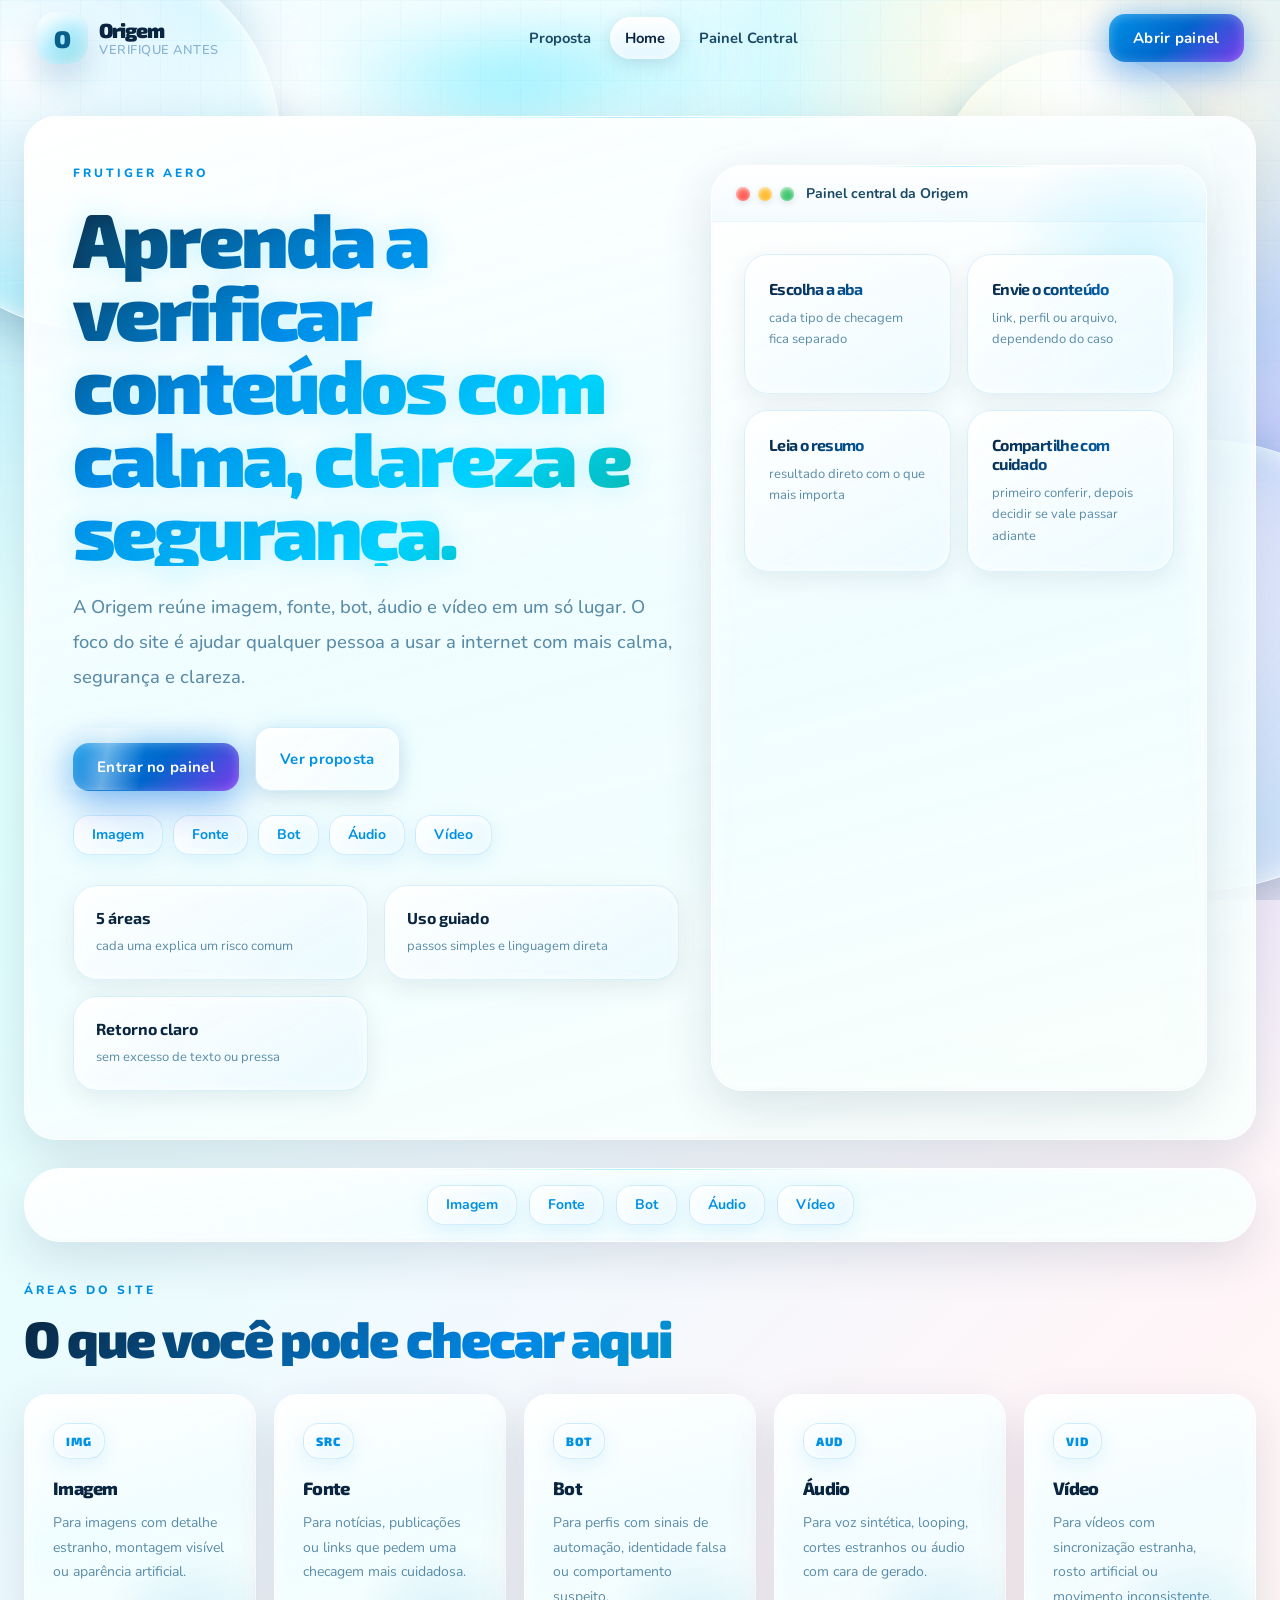
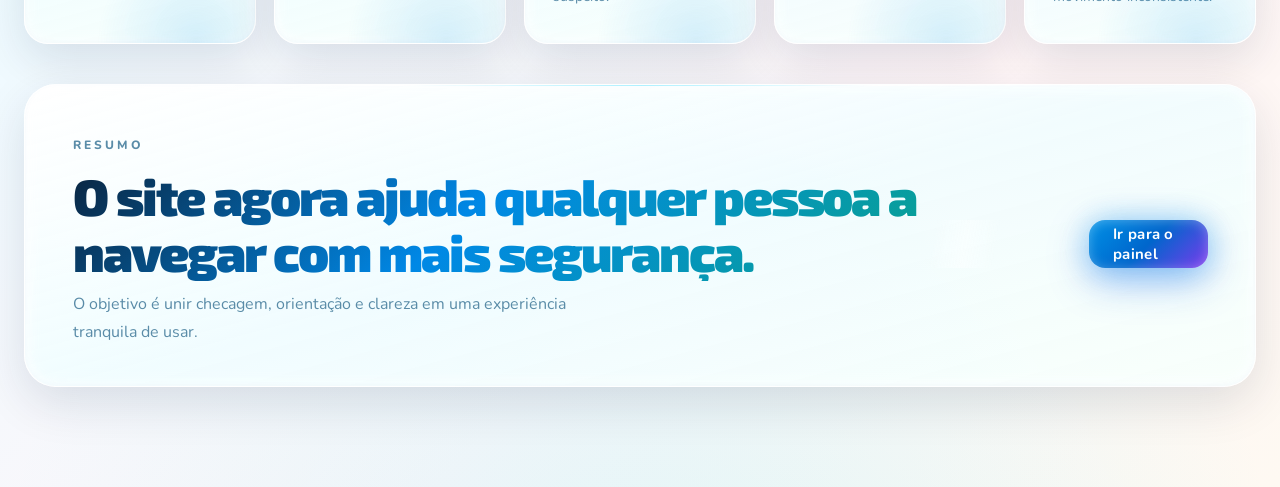
==== commit 8168d4aa: "Origem 2.0" ====
--- a/index.html
+++ b/index.html
@@ -5,18 +5,18 @@
     <meta name="viewport" content="width=device-width, initial-scale=1.0" />
     <meta
       name="description"
-      content="Origem e um site simples pra checar noticia, imagem, audio, video e perfil suspeito."
+      content="Origem &eacute; um site para checar not&iacute;cias, imagens, &aacute;udios, v&iacute;deos e perfis suspeitos de forma simples."
     />
-    <title>Origem | Plataforma de Verificacao</title>
+    <title>Origem | Plataforma de Verifica&ccedil;&atilde;o</title>
     <link rel="preconnect" href="https://fonts.googleapis.com" />
     <link rel="preconnect" href="https://fonts.gstatic.com" crossorigin />
     <link
       href="https://fonts.googleapis.com/css2?family=Exo+2:wght@500;600;700;800&family=Nunito:wght@400;600;700;800&display=swap"
       rel="stylesheet"
     />
-    <link rel="stylesheet" href="styles.css?v=28" />
+    <link rel="stylesheet" href="styles.css?v=31" />
     <script src="config.js?v=24"></script>
-    <script src="script.js?v=24" defer></script>
+    <script src="script.js?v=25" defer></script>
   </head>
   <body>
     <div class="aero-bg" aria-hidden="true">
@@ -25,22 +25,24 @@
       <div class="bubble bubble-three"></div>
       <div class="glow-band glow-top"></div>
       <div class="glow-band glow-bottom"></div>
+      <div class="sky-ribbon ribbon-one"></div>
+      <div class="sky-ribbon ribbon-two"></div>
+      <div class="sun-halo"></div>
     </div>
 
-    <header class="site-header">
-      <a class="brand" href="index.html">
+    <header class="site-header topbar-shell">
+      <a class="brand" href="index.html" aria-current="page">
         <span class="brand-mark">O</span>
         <span class="brand-copy">
           <strong>Origem</strong>
-          <small>checa antes</small>
+          <small>verifique antes</small>
         </span>
       </a>
 
-      <nav class="site-nav" aria-label="Navegacao principal">
-        <a href="index.html">Inicio</a>
-        <a href="#recursos">Recursos</a>
+      <nav class="site-nav top-nav" aria-label="Navegacao principal">
         <a href="proposta.html">Proposta</a>
-        <a href="verificacao.html">Painel</a>
+        <a class="is-active" href="index.html" aria-current="page">Home</a>
+        <a href="verificacao.html">Painel Central</a>
       </nav>
 
       <a class="header-cta" href="verificacao.html">Abrir painel</a>
@@ -48,100 +50,137 @@
 
     <main class="page-shell">
       <section class="hero hero-home">
-        <div class="hero-copy-card glossy-panel">
-          <p class="hero-kicker">Checagem simples</p>
-          <h1>Um jeito facil de conferir noticia, midia e perfil suspeito.</h1>
-          <p class="hero-copy">
-            A Origem junta o basico em um lugar so. Voce escolhe a area, envia o arquivo ou o link e confere o retorno.
-          </p>
+        <div class="workspace-shell glossy-panel panel-tilt">
+          <div class="workspace-copy">
+            <p class="hero-kicker">Frutiger Aero</p>
+            <h1>Aprenda a verificar conte&uacute;dos com calma, clareza e seguran&ccedil;a.</h1>
+            <p class="hero-copy">
+              A Origem re&uacute;ne imagem, fonte, bot, &aacute;udio e v&iacute;deo em um s&oacute; lugar. O foco do
+              site &eacute; ajudar qualquer pessoa a usar a internet com mais calma, seguran&ccedil;a e clareza.
+            </p>
 
-          <div class="hero-actions">
-            <a class="primary-button" href="verificacao.html">Abrir painel</a>
-            <a class="secondary-button" href="proposta.html">Ver proposta</a>
-          </div>
+            <div class="hero-actions">
+              <a class="primary-button" href="verificacao.html">Entrar no painel</a>
+              <a class="secondary-button" href="proposta.html">Ver proposta</a>
+            </div>
 
-          <div class="hero-pills" aria-label="Resumo de capacidades">
-            <span>Imagem</span>
-            <span>Fonte</span>
-            <span>Bot</span>
-            <span>Musica</span>
-            <span>Video</span>
-          </div>
-        </div>
+            <div class="hero-pills" aria-label="Resumo de capacidades">
+              <span>Imagem</span>
+              <span>Fonte</span>
+              <span>Bot</span>
+              <span>&Aacute;udio</span>
+              <span>V&iacute;deo</span>
+            </div>
 
-        <aside class="hero-display glossy-panel" aria-label="Resumo visual">
-          <div class="hero-display-screen">
-            <div class="screen-orb"></div>
-            <div class="screen-grid">
-              <article>
-                <strong>1 painel</strong>
-                <span>pra checar imagem, fonte, bot, musica e video</span>
+            <div class="hero-inline-stats" aria-label="Resumo r&aacute;pido">
+              <article class="stat-chip">
+                <strong>5 &aacute;reas</strong>
+                <span>cada uma explica um risco comum</span>
               </article>
-              <article>
-                <strong>3 passos</strong>
-                <span>escolher, enviar e ler o resumo</span>
+              <article class="stat-chip">
+                <strong>Uso guiado</strong>
+                <span>passos simples e linguagem direta</span>
               </article>
-              <article>
-                <strong>5 areas</strong>
-                <span>cada uma com sua propria aba</span>
-              </article>
-              <article>
-                <strong>Retorno rapido</strong>
-                <span>pra ajudar a olhar com mais calma</span>
+              <article class="stat-chip">
+                <strong>Retorno claro</strong>
+                <span>sem excesso de texto ou pressa</span>
               </article>
             </div>
           </div>
-        </aside>
+
+          <div class="workspace-window glossy-panel panel-tilt">
+            <div class="window-bar">
+              <div class="window-dots" aria-hidden="true">
+                <span></span>
+                <span></span>
+                <span></span>
+              </div>
+              <p>Painel central da Origem</p>
+            </div>
+
+            <div class="window-stage">
+              <div class="window-glass">
+                <article class="window-card">
+                  <strong>Escolha a aba</strong>
+                  <span>cada tipo de checagem fica separado</span>
+                </article>
+
+                <article class="window-card">
+                  <strong>Envie o conte&uacute;do</strong>
+                  <span>link, perfil ou arquivo, dependendo do caso</span>
+                </article>
+
+                <article class="window-card">
+                  <strong>Leia o resumo</strong>
+                  <span>resultado direto com o que mais importa</span>
+                </article>
+
+                <article class="window-card">
+                  <strong>Compartilhe com cuidado</strong>
+                  <span>primeiro conferir, depois decidir se vale passar adiante</span>
+                </article>
+              </div>
+            </div>
+          </div>
+        </div>
+      </section>
+
+      <section class="dock-row glossy-panel panel-tilt" aria-label="Atalhos visuais">
+        <a class="dock-pill" href="verificacao.html#imagem">Imagem</a>
+        <a class="dock-pill" href="verificacao.html#fonte">Fonte</a>
+        <a class="dock-pill" href="verificacao.html#bot">Bot</a>
+        <a class="dock-pill" href="verificacao.html#audio">&Aacute;udio</a>
+        <a class="dock-pill" href="verificacao.html#video">V&iacute;deo</a>
       </section>
 
       <section class="section-block" id="recursos">
         <div class="section-head">
-          <p class="section-kicker">O que tem no site</p>
-          <h2>Areas de checagem</h2>
+          <p class="section-kicker">&Aacute;reas do site</p>
+          <h2>O que voc&ecirc; pode checar aqui</h2>
         </div>
 
         <div class="feature-grid">
-          <a class="feature-card glossy-panel" href="verificacao.html#imagem">
+          <a class="feature-card glossy-panel panel-tilt" href="verificacao.html#imagem">
             <span class="feature-icon">IMG</span>
             <h3>Imagem</h3>
-            <p>Pra imagem com cara de montagem ou detalhe esquisito.</p>
+            <p>Para imagens com detalhe estranho, montagem vis&iacute;vel ou apar&ecirc;ncia artificial.</p>
           </a>
 
-          <a class="feature-card glossy-panel" href="verificacao.html#fonte">
+          <a class="feature-card glossy-panel panel-tilt" href="verificacao.html#fonte">
             <span class="feature-icon">SRC</span>
             <h3>Fonte</h3>
-            <p>Pra noticia, post ou link que voce quer conferir melhor.</p>
+            <p>Para not&iacute;cias, publica&ccedil;&otilde;es ou links que pedem uma checagem mais cuidadosa.</p>
           </a>
 
-          <a class="feature-card glossy-panel" href="verificacao.html#bot">
+          <a class="feature-card glossy-panel panel-tilt" href="verificacao.html#bot">
             <span class="feature-icon">BOT</span>
             <h3>Bot</h3>
-            <p>Pra perfil que parece falso, automatizado ou meio suspeito.</p>
+            <p>Para perfis com sinais de automa&ccedil;&atilde;o, identidade falsa ou comportamento suspeito.</p>
           </a>
 
-          <a class="feature-card glossy-panel" href="verificacao.html#audio">
+          <a class="feature-card glossy-panel panel-tilt" href="verificacao.html#audio">
             <span class="feature-icon">AUD</span>
-            <h3>Musica</h3>
-            <p>Pra audio com voz estranha, looping ou cara de gerado.</p>
+            <h3>&Aacute;udio</h3>
+            <p>Para voz sint&eacute;tica, looping, cortes estranhos ou &aacute;udio com cara de gerado.</p>
           </a>
 
-          <a class="feature-card glossy-panel" href="verificacao.html#video">
+          <a class="feature-card glossy-panel panel-tilt" href="verificacao.html#video">
             <span class="feature-icon">VID</span>
-            <h3>Video</h3>
-            <p>Pra video com movimento, rosto ou sincronizacao esquisita.</p>
+            <h3>V&iacute;deo</h3>
+            <p>Para v&iacute;deos com sincroniza&ccedil;&atilde;o estranha, rosto artificial ou movimento inconsistente.</p>
           </a>
         </div>
       </section>
 
       <section class="section-block">
-        <div class="bottom-banner glossy-panel">
+        <div class="bottom-banner glossy-panel panel-tilt">
           <div>
             <p class="section-kicker">Resumo</p>
-            <h2>A ideia agora e simples: entrar, escolher a area e usar o painel.</h2>
-            <p>A base do site ficou focada na ferramenta, sem disputar atencao com explicacao demais.</p>
+            <h2>O site agora ajuda qualquer pessoa a navegar com mais seguran&ccedil;a.</h2>
+            <p>O objetivo &eacute; unir checagem, orienta&ccedil;&atilde;o e clareza em uma experi&ecirc;ncia tranquila de usar.</p>
           </div>
 
-          <a class="primary-button link-button" href="verificacao.html">Ir pro painel</a>
+          <a class="primary-button link-button" href="verificacao.html">Ir para o painel</a>
         </div>
       </section>
     </main>
--- a/styles.css
+++ b/styles.css
@@ -1,1021 +1,969 @@
+/* ═══════════════════════════════════════════
+   ORIGEM — Frutiger Aero · VERSÃO ÉPICA
+   ═══════════════════════════════════════════ */
+
 :root {
-  --bg-top: #dff7ff;
-  --bg-mid: #f3fff8;
-  --bg-bottom: #ffffff;
-  --surface: rgba(255, 255, 255, 0.72);
-  --surface-strong: rgba(255, 255, 255, 0.88);
-  --surface-soft: rgba(233, 252, 255, 0.72);
-  --line: rgba(112, 202, 221, 0.34);
-  --ink: #08314a;
-  --muted: #4b6d81;
-  --primary: #1ab0d8;
-  --primary-deep: #0d7ab7;
-  --secondary: #68d76d;
-  --secondary-deep: #249f4a;
-  --ok: #17915f;
-  --warn: #e38e1f;
-  --danger: #d8544f;
-  --shadow-xl: 0 22px 60px rgba(26, 92, 133, 0.18);
-  --shadow-lg: 0 18px 38px rgba(26, 92, 133, 0.14);
-  --shadow-md: 0 10px 24px rgba(26, 92, 133, 0.12);
-  --radius-xl: 30px;
-  --radius-lg: 22px;
-  --radius-md: 16px;
-  --max-width: 1180px;
-}
-
-* {
-  box-sizing: border-box;
-}
-
-html {
-  scroll-behavior: smooth;
-}
+  --glass-border: rgba(255,255,255,0.92);
+  --ink: #0a2540;
+  --ink-mid: #1b4965;
+  --muted: #5a8ca8;
+  --muted-soft: #8ab4d5;
+  --blue: #0091e6;
+  --blue-deep: #0066cc;
+  --blue-light: #00d4ff;
+  --accent: #00d4ff;
+  --accent-warm: #ff6b5b;
+  --accent-pink: #ff4081;
+  --accent-purple: #7c3aed;
+  --success: #00c896;
+  --warning: #ffa500;
+  --sh-xs: 0 2px 8px rgba(10,37,64,0.08);
+  --sh-sm: 0 4px 16px rgba(10,37,64,0.12);
+  --sh-md: 0 8px 28px rgba(10,37,64,0.15);
+  --sh-lg: 0 16px 48px rgba(10,37,64,0.2);
+  --sh-xl: 0 24px 64px rgba(10,37,64,0.25);
+  --r-pill: 999px;
+  --r-xl: 32px;
+  --r-lg: 24px;
+  --r-md: 16px;
+  --r-sm: 12px;
+  --max-w: 1360px;
+}
+
+*, *::before, *::after { box-sizing: border-box; }
+html { scroll-behavior: smooth; }
 
 body {
-  margin: 0;
-  min-height: 100vh;
+  margin: 0; min-height: 100vh;
   font-family: "Nunito", sans-serif;
-  color: var(--ink);
+  font-size: 1rem; color: var(--ink); overflow-x: hidden;
   background:
-    radial-gradient(circle at 12% 18%, rgba(255, 255, 255, 0.92), transparent 24%),
-    radial-gradient(circle at 84% 16%, rgba(126, 232, 255, 0.34), transparent 26%),
-    radial-gradient(circle at 70% 78%, rgba(121, 246, 188, 0.22), transparent 30%),
-    linear-gradient(180deg, var(--bg-top) 0%, var(--bg-mid) 48%, var(--bg-bottom) 100%);
-  overflow-x: hidden;
+    radial-gradient(ellipse 95% 80% at 5% -10%, rgba(0,211,255,0.35) 0%, transparent 50%),
+    radial-gradient(ellipse 75% 70% at 98% 15%, rgba(122,60,237,0.25) 0%, transparent 55%),
+    radial-gradient(ellipse 85% 60% at 50% 110%, rgba(100,244,255,0.2) 0%, transparent 60%),
+    linear-gradient(135deg, #e8f8ff 0%, #dffffd 25%, #f0faff 50%, #fff5f8 75%, #fef9f2 100%);
+  position: relative;
 }
 
 body::before {
-  content: "";
-  position: fixed;
-  inset: 0;
-  pointer-events: none;
+  content: ""; position: fixed; inset: 0; pointer-events: none; z-index: 0;
   background:
-    linear-gradient(180deg, rgba(255, 255, 255, 0.52), transparent 24%, transparent 76%, rgba(255, 255, 255, 0.34)),
-    radial-gradient(circle at top, rgba(255, 255, 255, 0.85), transparent 38%);
-  z-index: 0;
-}
-
-.aero-bg {
-  position: fixed;
-  inset: 0;
-  pointer-events: none;
+    radial-gradient(ellipse 115% 40% at 50% -8%, rgba(255,255,255,0.98) 0%, transparent 100%),
+    radial-gradient(ellipse 50% 35% at 10% 10%, rgba(255,255,255,0.8) 0%, transparent 100%),
+    radial-gradient(ellipse 55% 35% at 90% 15%, rgba(255,255,255,0.6) 0%, transparent 100%);
+  animation: lightDance 8s ease-in-out infinite;
+}
+
+body::after {
+  content: ""; position: fixed; inset: 0; pointer-events: none; z-index: 0;
+  background-image:
+    linear-gradient(rgba(0,150,200,0.05) 1px, transparent 1px),
+    linear-gradient(90deg, rgba(0,150,200,0.05) 1px, transparent 1px);
+  background-size: 40px 40px;
+  mask-image: linear-gradient(180deg, rgba(0,0,0,0.6) 0%, transparent 80%);
+  animation: gridDrift 60s linear infinite;
+}
+
+.aero-bg { position: fixed; inset: 0; pointer-events: none; overflow: hidden; z-index: 0; }
+
+.bubble {
+  position: absolute; border-radius: 50%;
+  background:
+    radial-gradient(circle at 32% 30%,
+      rgba(255,255,255,0.99) 0%,
+      rgba(255,255,255,0.5) 35%,
+      rgba(100,240,255,0.15) 65%,
+      rgba(0,180,255,0.03) 100%);
+  border: 1.2px solid rgba(255,255,255,0.95);
+  box-shadow:
+    inset 0 1px 24px rgba(255,255,255,0.98),
+    inset 0 -2px 8px rgba(100,220,255,0.1),
+    var(--sh-lg);
+  animation: floatOrbEpic 28s ease-in-out infinite;
+  filter: drop-shadow(0 0 20px rgba(0,200,255,0.3));
+}
+
+.bubble-one   { width: 380px; height: 380px; top: -50px; left: -100px; animation-delay: 0s; filter: drop-shadow(0 0 25px rgba(0,180,255,0.35)); }
+.bubble-two   { width: 280px; height: 280px; right: 5%; top: 50px; animation-delay: -8s; }
+.bubble-three { width: 450px; height: 450px; right: -150px; bottom: 10px; animation-delay: -14s; filter: drop-shadow(0 0 30px rgba(0,150,255,0.3)); }
+
+.sun-halo {
+  position: absolute; width: 800px; height: 800px; top: -320px; right: -200px; border-radius: 50%;
+  background: 
+    radial-gradient(circle, rgba(255,255,255,0.9) 0%, rgba(255,250,180,0.25) 25%, rgba(0,220,255,0.12) 55%, transparent 80%);
+  filter: blur(16px); 
+  animation: sunPulseEpic 24s ease-in-out infinite;
+  box-shadow: 0 0 60px rgba(0,200,255,0.2);
+}
+
+.sky-ribbon { position: absolute; border-radius: 999px; filter: blur(32px); opacity: 0.98; animation: ribbonWaveEpic 28s ease-in-out infinite; }
+.ribbon-one { top: 40px; left: 10%; width: 580px; height: 80px; background: linear-gradient(90deg, transparent, rgba(255,255,255,0.98) 30%, rgba(0,220,255,0.4) 65%, transparent); }
+.ribbon-two { bottom: 40px; right: 8%; width: 540px; height: 70px; background: linear-gradient(90deg, transparent, rgba(150,255,220,0.45) 25%, rgba(255,255,255,0.95) 60%, transparent); animation-delay: -13s; }
+
+.glow-band { position: absolute; border-radius: 999px; filter: blur(40px); opacity: 0.75; animation: pulseGlowEpic 18s ease-in-out infinite; }
+.glow-top { top: 25px; left: 25%; width: 480px; height: 70px; background: linear-gradient(90deg, transparent, rgba(255,255,255,0.98), rgba(100,230,255,0.3), transparent); }
+.glow-bottom { bottom: 20px; right: 18%; width: 440px; height: 60px; background: linear-gradient(90deg, transparent, rgba(150,255,200,0.5), rgba(255,255,255,0.95), transparent); animation-delay: -8s; }
+
+.site-header, .page-shell { position: relative; z-index: 1; }
+
+.site-header {
+  position: sticky; top: 0; z-index: 1000;
+  width: 100%; padding: 12px 0;
+  display: flex; align-items: center; justify-content: center;
+  background: linear-gradient(180deg, rgba(255,255,255,0.98) 0%, rgba(248,253,255,0.95) 100%);
+  box-shadow: 0 4px 20px rgba(10,37,64,0.08), inset 0 1px 0 rgba(255,255,255,0.8);
+  backdrop-filter: blur(12px);
+  border-bottom: 1px solid rgba(0,145,230,0.08);
+}
+
+.site-header > * {
+  animation: slideDown 0.5s cubic-bezier(0.22, 1, 0.36, 1) both;
+}
+
+.site-header > *:nth-child(2) { animation-delay: 0.1s; }
+.site-header > *:nth-child(3) { animation-delay: 0.2s; }
+
+.topbar-shell {
+  width: min(calc(100% - 32px), var(--max-w)); margin: 0 auto; padding: 12px 20px !important;
+  display: flex; align-items: center; gap: 28px; justify-content: space-between;
+  border-radius: 0 !important; border: none !important;
+  background: transparent !important;
+  box-shadow: none !important;
+  backdrop-filter: none !important;
+}
+
+.brand {
+  display: flex; align-items: center; gap: 12px; text-decoration: none; color: var(--ink);
+  transition: all 0.3s cubic-bezier(0.22, 1, 0.36, 1);
+  flex-shrink: 0;
+}
+
+.brand:hover { 
+  transform: translateY(-2px);
+}
+
+.brand:active {
+  transform: scale(0.98);
+}
+
+.brand-mark {
+  display: flex; align-items: center; justify-content: center;
+  width: 40px; height: 40px; border-radius: var(--r-md);
+  background: linear-gradient(135deg, var(--blue) 0%, var(--accent) 100%);
+  color: white; font-weight: 700; font-size: 20px;
+  box-shadow: 0 8px 20px rgba(0,145,230,0.25);
+  transition: all 0.3s cubic-bezier(0.22, 1, 0.36, 1);
+  position: relative;
+}
+
+.brand-mark::before {
+  content: ""; position: absolute; inset: 0; border-radius: var(--r-md);
+  background: radial-gradient(circle at 30% 30%, rgba(255,255,255,0.3), transparent 70%);
+  opacity: 0;
+  transition: opacity 0.3s ease;
+}
+
+.brand:hover .brand-mark {
+  box-shadow: 0 12px 32px rgba(0,145,230,0.35);
+  transform: translateY(-2px);
+}
+
+.brand:hover .brand-mark::before {
+  opacity: 1;
+}
+
+.brand-copy {
+  display: flex; flex-direction: column;
+  line-height: 1.1;
+}
+
+.brand-copy strong {
+  font-size: 18px; font-weight: 700; color: var(--ink);
+}
+
+.brand-copy small {
+  font-size: 11px; font-weight: 500; color: var(--muted);
+  text-transform: uppercase; letter-spacing: 0.5px;
+}
+
+.site-nav {
+  display: flex; gap: 6px; align-items: center;
+  flex: 1; justify-content: center;
+}
+
+.site-nav a {
+  padding: 8px 16px; border-radius: var(--r-md);
+  text-decoration: none; color: var(--muted); font-size: 14px; font-weight: 500;
+  transition: all 0.25s cubic-bezier(0.22, 1, 0.36, 1);
+  background: transparent;
+  position: relative;
   overflow: hidden;
-  z-index: 0;
-}
-
-.bubble {
-  position: absolute;
-  border-radius: 50%;
-  border: 1px solid rgba(255, 255, 255, 0.78);
-  background:
-    radial-gradient(circle at 30% 28%, rgba(255, 255, 255, 0.95), rgba(255, 255, 255, 0.18) 38%, rgba(39, 189, 235, 0.12) 72%, rgba(19, 128, 212, 0.06));
-  box-shadow:
-    inset 0 1px 18px rgba(255, 255, 255, 0.9),
-    0 18px 35px rgba(53, 148, 191, 0.18);
-  opacity: 0.9;
-}
-
-.bubble-one {
-  width: 240px;
-  height: 240px;
-  top: 88px;
-  left: -42px;
-}
-
-.bubble-two {
-  width: 190px;
-  height: 190px;
-  right: 8%;
-  top: 138px;
-}
-
-.bubble-three {
-  width: 300px;
-  height: 300px;
-  right: -60px;
-  bottom: 54px;
-}
-
-.glow-band {
-  position: absolute;
-  border-radius: 999px;
-  filter: blur(18px);
-  opacity: 0.7;
-}
-
-.glow-top {
-  top: 40px;
-  left: 18%;
-  width: 360px;
-  height: 44px;
-  background: linear-gradient(90deg, rgba(255, 255, 255, 0), rgba(255, 255, 255, 0.82), rgba(125, 232, 255, 0.2));
-}
-
-.glow-bottom {
-  bottom: 48px;
-  right: 18%;
-  width: 300px;
-  height: 40px;
-  background: linear-gradient(90deg, rgba(115, 237, 173, 0.08), rgba(255, 255, 255, 0.72), rgba(255, 255, 255, 0));
-}
-
-.site-header,
-.page-shell {
+}
+
+.site-nav a::before {
+  content: ""; position: absolute; inset: 0; border-radius: var(--r-md);
+  background: rgba(0,145,230,0.08);
+  transform: scaleX(0);
+  transform-origin: left;
+  transition: transform 0.3s cubic-bezier(0.22, 1, 0.36, 1);
+}
+
+.site-nav a:hover {
+  color: var(--blue);
+}
+
+.site-nav a:hover::before {
+  transform: scaleX(1);
+}
+
+.site-nav a.is-active {
+  color: var(--blue);
+  background: rgba(0,145,230,0.12);
+  box-shadow: inset 0 0 0 1px rgba(0,145,230,0.2);
+}
+
+.site-nav a:active {
+  transform: scale(0.95);
+}
+
+.header-cta {
+  padding: 10px 20px; border-radius: var(--r-md);
+  background: linear-gradient(135deg, var(--blue) 0%, var(--blue-deep) 100%);
+  color: white; text-decoration: none; font-weight: 600; font-size: 14px;
+  transition: all 0.25s cubic-bezier(0.22, 1, 0.36, 1);
+  box-shadow: 0 8px 20px rgba(0,91,230,0.25);
+  flex-shrink: 0;
+  position: relative;
+  overflow: hidden;
+}
+
+.header-cta::before {
+  content: ""; position: absolute; inset: 0;
+  background: linear-gradient(100deg, transparent 20%, rgba(255,255,255,0.4) 50%, transparent 80%);
+  transform: translateX(-100%);
+  animation: glossSweep 12s ease-in-out infinite;
+}
+
+.header-cta:hover {
+  transform: translateY(-3px);
+  box-shadow: 0 12px 32px rgba(0,91,230,0.35);
+}
+
+.header-cta:active {
+  transform: scale(0.95);
+}
+
+.header-cta span {
   position: relative;
   z-index: 1;
 }
-
-.site-header {
-  width: min(calc(100% - 30px), var(--max-width));
-  margin: 18px auto 0;
-  padding: 14px 18px;
+  animation: headerDrop 0.7s cubic-bezier(0.22,1,0.36,1) both;
+}
+.site-header::after {
+  content: ""; position: absolute; inset: 0; pointer-events: none;
+  background: linear-gradient(112deg, transparent 20%, rgba(255,255,255,0.44) 46%, transparent 72%);
+  transform: translateX(-130%); animation: glossSweep 12s ease-in-out infinite;
+}
+.topbar-shell { gap: 18px; }
+
+.brand {
+  position: relative; z-index: 1;
+  display: inline-flex; align-items: center; gap: 11px;
+  color: var(--ink); text-decoration: none; flex-shrink: 0;
+}
+.brand-mark {
+  display: inline-flex; align-items: center; justify-content: center;
+  width: 52px; height: 52px; border-radius: 20px;
+  background:
+    linear-gradient(145deg, rgba(255,255,255,0.98) 0%, rgba(180,242,255,0.6) 50%, rgba(130,240,185,0.35) 100%),
+    linear-gradient(135deg, #c4f4ff, #78c8f8);
+  box-shadow: inset 0 2px 20px rgba(255,255,255,0.96), inset 0 -3px 8px rgba(60,180,240,0.18), 0 18px 32px rgba(15,100,160,0.2);
+  font-family: "Exo 2", sans-serif; font-size: 1.5rem; font-weight: 900; color: #0a5e8a; letter-spacing: -0.04em;
+  animation: logoPulse 7s ease-in-out infinite;
+}
+.brand-copy { display: grid; gap: 1px; }
+.brand-copy strong { font-family: "Exo 2", sans-serif; font-size: 1.28rem; font-weight: 900; letter-spacing: -0.05em; color: var(--ink); }
+.brand-copy small { color: var(--muted-soft); font-size: 0.8rem; font-weight: 600; }
+
+.site-nav { position: relative; z-index: 1; display: flex; flex-wrap: wrap; align-items: center; justify-content: center; gap: 4px; }
+.top-nav { flex: 1 1 auto; }
+.site-nav a {
+  position: relative; display: inline-flex; align-items: center; justify-content: center;
+  min-height: 42px; padding: 0 15px; border-radius: var(--r-pill);
+  color: var(--ink-mid); text-decoration: none; font-weight: 700; font-size: 0.92rem;
+  transition: transform 150ms ease, background 150ms ease, box-shadow 150ms ease, color 150ms ease;
+}
+.site-nav a:hover { transform: translateY(-2px); background: rgba(255,255,255,0.6); box-shadow: var(--sh-sm); color: var(--ink); }
+.site-nav a.is-active, .site-nav a[aria-current="page"] {
+  color: var(--ink);
+  background: linear-gradient(180deg, rgba(255,255,255,0.98), rgba(228,246,255,0.92));
+  box-shadow: inset 0 1px 10px rgba(255,255,255,0.96), var(--sh-sm);
+}
+
+.header-cta, .primary-button, .secondary-button, .tool-tab { font: inherit; }
+.header-cta, .primary-button, .secondary-button {
+  position: relative; z-index: 1;
+  display: inline-flex; align-items: center; justify-content: center;
+  min-height: 48px; padding: 0 24px; border-radius: var(--r-md);
+  border: none; text-decoration: none; font-weight: 700; font-size: 15px;
+  letter-spacing: 0.02em; cursor: pointer; overflow: visible;
+  transition: all 0.25s cubic-bezier(0.22, 1, 0.36, 1);
+  animation: popIn 0.5s cubic-bezier(0.22, 1, 0.36, 1) both;
+}
+
+.header-cta::before, .primary-button::before, .secondary-button::before {
+  content: ""; position: absolute; inset: 0;
+  background: linear-gradient(100deg, transparent 20%, rgba(255,255,255,0.4) 45%, transparent 70%);
+  transform: translateX(-150%); animation: glossSweep 12s ease-in-out infinite;
+  pointer-events: none;
+}
+
+.header-cta, .primary-button {
+  color: #fff;
+  background: linear-gradient(135deg, var(--blue) 0%, var(--blue-deep) 50%, var(--accent-purple) 100%);
+  box-shadow: 
+    0 0 30px rgba(0,145,230,0.3),
+    0 12px 40px rgba(0,91,230,0.4), 
+    inset 0 1px 12px rgba(255,255,255,0.3);
+  position: relative;
+}
+
+.header-cta::after, .primary-button::after {
+  content: ""; position: absolute; inset: 0; border-radius: var(--r-md);
+  background: radial-gradient(circle 200px at var(--mouse-x, 50%) var(--mouse-y, 50%), rgba(255,255,255,0.2), transparent 80%);
+  opacity: 0;
+  pointer-events: none;
+}
+
+.secondary-button {
+  color: var(--blue);
+  background: linear-gradient(135deg, rgba(255,255,255,0.98), rgba(240,252,255,0.95));
+  box-shadow: 
+    0 0 20px rgba(0,145,230,0.15),
+    0 8px 24px rgba(0,0,0,0.08), 
+    inset 0 1px 10px rgba(255,255,255,0.9);
+  border: 1.5px solid rgba(0,145,230,0.15);
+}
+
+.header-cta:hover, .primary-button:hover { 
+  transform: translateY(-5px) scale(1.02); 
+  box-shadow: 
+    0 0 50px rgba(0,145,230,0.5),
+    0 20px 50px rgba(0,91,230,0.5), 
+    inset 0 1px 12px rgba(255,255,255,0.4);
+}
+
+.secondary-button:hover {
+  transform: translateY(-3px) scale(1.01);
+  background: linear-gradient(135deg, rgba(255,255,255,0.99), rgba(220,245,255,0.99));
+  box-shadow: 
+    0 0 35px rgba(0,145,230,0.25),
+    0 12px 40px rgba(0,91,230,0.2), 
+    inset 0 1px 10px rgba(255,255,255,0.98);
+}
+
+.header-cta:active, .primary-button:active, .secondary-button:active {
+  transform: scale(0.95) translateY(-2px);
+}
+
+.primary-button:disabled { opacity: 0.6; cursor: not-allowed; }
+
+.header-cta span, .primary-button span, .secondary-button span {
+  position: relative;
+  z-index: 1;
+}
+
+.page-shell { width: min(calc(100% - 48px), var(--max-w)); margin: 0 auto; padding: 40px 0 100px; animation: fadeInPage 0.8s ease both; }
+
+.split-layout,
+.panel-split {
+  display: grid;
+  grid-template-columns: 280px minmax(0, 1fr);
+  gap: 24px;
+  align-items: start;
+  margin-top: 32px;
+}
+
+.proposal-split {
+  grid-template-columns: 300px minmax(0, 1fr);
+}
+
+.section-sidebar {
+  position: sticky;
+  top: 106px;
   display: flex;
-  align-items: center;
-  justify-content: space-between;
-  gap: 16px;
-  border: 1px solid rgba(255, 255, 255, 0.72);
-  border-radius: 999px;
-  background:
-    linear-gradient(180deg, rgba(255, 255, 255, 0.95), rgba(218, 247, 255, 0.58)),
-    rgba(255, 255, 255, 0.72);
-  box-shadow: var(--shadow-lg);
-  backdrop-filter: blur(18px);
-}
-
-.brand {
-  display: inline-flex;
-  align-items: center;
-  gap: 12px;
-  text-decoration: none;
-  color: var(--ink);
-}
-
-.brand-mark {
+  flex-direction: column;
+  gap: 18px;
+  padding: 24px;
+  border-radius: 34px;
+  min-width: 0;
+}
+
+.split-main,
+.panel-main {
+  min-width: 0;
+}
+
+.sidebar-home {
   display: inline-flex;
   align-items: center;
   justify-content: center;
-  width: 46px;
-  height: 46px;
-  border-radius: 16px;
-  background:
-    linear-gradient(180deg, rgba(255, 255, 255, 0.95), rgba(122, 233, 255, 0.34) 62%, rgba(90, 218, 140, 0.3)),
-    linear-gradient(135deg, #6de6ff, #6bd36d);
-  box-shadow:
-    inset 0 2px 12px rgba(255, 255, 255, 0.9),
-    0 12px 22px rgba(31, 137, 174, 0.2);
-  font-family: "Exo 2", sans-serif;
-  font-size: 1.3rem;
-  font-weight: 800;
-  color: #0d5f86;
-}
-
-.brand-copy {
-  display: grid;
-  gap: 2px;
-}
-
-.brand-copy strong {
-  font-family: "Exo 2", sans-serif;
-  font-size: 1.15rem;
-  letter-spacing: -0.03em;
-}
-
-.brand-copy small {
-  color: var(--muted);
-  font-size: 0.82rem;
-}
-
-.site-nav {
-  display: flex;
-  flex-wrap: wrap;
-  align-items: center;
-  justify-content: center;
-  gap: 22px;
-}
-
-.site-nav a {
-  color: var(--ink);
+  width: 54px;
+  height: 54px;
+  border-radius: 18px;
   text-decoration: none;
-  font-weight: 700;
-  text-shadow: 0 1px 0 rgba(255, 255, 255, 0.8);
-}
-
-.header-cta,
-.primary-button,
-.secondary-button,
-.tool-tab {
-  font: inherit;
-}
-
-.header-cta,
-.primary-button,
-.secondary-button {
-  display: inline-flex;
-  align-items: center;
-  justify-content: center;
-  min-height: 50px;
-  padding: 0 22px;
-  border-radius: 999px;
-  border: 1px solid rgba(255, 255, 255, 0.8);
-  text-decoration: none;
-  font-weight: 800;
-  letter-spacing: 0.01em;
-  cursor: pointer;
-  transition: transform 180ms ease, box-shadow 180ms ease, opacity 180ms ease;
-}
-
-.header-cta,
-.primary-button {
-  color: #ffffff;
-  background:
-    linear-gradient(180deg, rgba(108, 226, 255, 0.96), rgba(22, 143, 221, 0.95) 64%, rgba(20, 120, 198, 0.95)),
-    linear-gradient(135deg, #6be8ff, #25a7dc);
-  box-shadow:
-    inset 0 1px 8px rgba(255, 255, 255, 0.48),
-    0 14px 30px rgba(25, 122, 180, 0.26);
-}
-
-.secondary-button {
-  color: #0b638d;
-  background:
-    linear-gradient(180deg, rgba(255, 255, 255, 0.95), rgba(217, 251, 255, 0.72)),
-    rgba(255, 255, 255, 0.78);
-  box-shadow:
-    inset 0 1px 8px rgba(255, 255, 255, 0.82),
-    0 12px 26px rgba(57, 145, 180, 0.12);
-}
-
-.header-cta:hover,
-.primary-button:hover,
-.secondary-button:hover,
-.tool-tab:hover,
-.feature-card:hover {
-  transform: translateY(-2px);
-}
-
-.primary-button:disabled {
-  opacity: 0.7;
-  cursor: wait;
-}
-
-.page-shell {
-  width: min(calc(100% - 30px), var(--max-width));
-  margin: 0 auto;
-  padding: 28px 0 72px;
-}
-
-.glossy-panel,
-.tool-shell,
-.result-card,
-.step-card,
-.feature-card {
-  border: 1px solid rgba(255, 255, 255, 0.8);
-  background:
-    linear-gradient(180deg, rgba(255, 255, 255, 0.96), rgba(220, 247, 255, 0.72) 50%, rgba(243, 255, 248, 0.88)),
-    var(--surface);
-  box-shadow:
-    inset 0 1px 14px rgba(255, 255, 255, 0.88),
-    var(--shadow-xl);
-  backdrop-filter: blur(18px);
-}
-
-.hero {
-  position: relative;
-}
-
-.hero-home {
-  display: grid;
-  grid-template-columns: minmax(0, 1.1fr) minmax(320px, 0.9fr);
-  gap: 22px;
-  align-items: stretch;
-  padding-top: 18px;
-}
-
-.hero-verify {
-  padding: 34px;
-  border-radius: var(--radius-xl);
-  text-align: center;
-}
-
-.hero-copy-card,
-.hero-display {
-  padding: 34px;
-  border-radius: var(--radius-xl);
-}
-
-.hero-kicker,
-.section-kicker {
-  margin: 0;
-  color: #0f86be;
-  font-size: 0.8rem;
-  font-weight: 800;
-  letter-spacing: 0.16em;
-  text-transform: uppercase;
-}
-
-.hero h1,
-.section-head h2,
-.tool-head h2,
-.bottom-banner h2,
-.feature-card h3,
-.theme-link-card h3,
-.info-card h3,
-.topic-panel h3,
-.step-card h3,
-.result-topline h3 {
-  font-family: "Exo 2", sans-serif;
-  letter-spacing: -0.04em;
-}
-
-.hero h1 {
-  margin: 16px 0 0;
-  font-size: clamp(2.5rem, 6vw, 4.5rem);
-  line-height: 0.98;
-}
-
-.hero-verify h1 {
-  max-width: 16ch;
-  margin-left: auto;
-  margin-right: auto;
-}
-
-.hero-copy {
-  max-width: 64ch;
-  margin: 18px 0 0;
-  color: var(--muted);
-  font-size: 1.05rem;
-  line-height: 1.75;
-}
-
-.hero-verify .hero-copy {
-  margin-left: auto;
-  margin-right: auto;
-}
-
-.hero-actions {
-  display: flex;
-  flex-wrap: wrap;
-  gap: 14px;
-  margin-top: 26px;
-}
-
-.hero-pills {
-  display: flex;
-  flex-wrap: wrap;
-  gap: 10px;
-  margin-top: 26px;
-}
-
-.hero-pills span {
-  display: inline-flex;
-  align-items: center;
-  min-height: 36px;
-  padding: 0 14px;
-  border-radius: 999px;
-  background: rgba(255, 255, 255, 0.7);
-  border: 1px solid rgba(255, 255, 255, 0.8);
-  box-shadow: inset 0 1px 8px rgba(255, 255, 255, 0.85);
-  color: #116f99;
-  font-weight: 800;
-  font-size: 0.92rem;
-}
-
-.hero-display {
-  display: grid;
-  align-items: center;
-}
-
-.hero-display-screen {
-  position: relative;
-  min-height: 100%;
-  padding: 24px;
-  border-radius: 24px;
-  background:
-    linear-gradient(180deg, rgba(232, 253, 255, 0.92), rgba(190, 240, 255, 0.72) 48%, rgba(239, 255, 246, 0.92)),
-    rgba(255, 255, 255, 0.64);
-  border: 1px solid rgba(255, 255, 255, 0.85);
-  overflow: hidden;
-}
-
-.screen-orb {
-  position: absolute;
-  top: 22px;
-  right: 22px;
-  width: 140px;
-  height: 140px;
-  border-radius: 50%;
-  background:
-    radial-gradient(circle at 35% 30%, rgba(255, 255, 255, 0.94), rgba(255, 255, 255, 0.18) 42%, rgba(106, 226, 255, 0.2), rgba(102, 226, 137, 0.16));
-  border: 1px solid rgba(255, 255, 255, 0.82);
-}
-
-.screen-grid {
-  position: relative;
-  display: grid;
-  grid-template-columns: repeat(2, minmax(0, 1fr));
-  gap: 14px;
-  margin-top: 80px;
-}
-
-.screen-grid article {
-  min-height: 120px;
-  padding: 18px;
-  border-radius: 22px;
-  background: rgba(255, 255, 255, 0.64);
-  border: 1px solid rgba(255, 255, 255, 0.8);
-  box-shadow: inset 0 1px 10px rgba(255, 255, 255, 0.72);
-}
-
-.screen-grid strong {
-  display: block;
-  font-family: "Exo 2", sans-serif;
-  font-size: 1.7rem;
-  color: #0b77b6;
-}
-
-.screen-grid span {
+  color: #fff;
+  font-size: 1.4rem;
+  background: linear-gradient(180deg, rgba(90,218,255,0.97) 0%, rgba(22,154,235,0.97) 52%, rgba(12,110,200,0.97) 100%);
+  box-shadow: inset 0 1px 10px rgba(255,255,255,0.45), 0 18px 32px rgba(16,111,204,0.2);
+  transition: transform 180ms ease, box-shadow 180ms ease;
+}
+
+.sidebar-home:hover {
+  transform: translateY(-4px) scale(1.03);
+  box-shadow: inset 0 1px 10px rgba(255,255,255,0.5), 0 22px 36px rgba(16,111,204,0.28);
+}
+
+.sidebar-copy h2 {
+  margin: 10px 0 0;
+  font-size: clamp(1.6rem, 2.3vw, 2rem);
+  font-weight: 900;
+  line-height: 1;
+  background: linear-gradient(135deg, #0a2540 0%, #0088e6 45%, #0ca878 100%);
+  -webkit-background-clip: text;
+  -webkit-text-fill-color: transparent;
+  background-clip: text;
+}
+
+.sidebar-copy span {
   display: block;
   margin-top: 10px;
   color: var(--muted);
-  line-height: 1.55;
-}
-
-.section-block {
-  margin-top: 28px;
-}
-
-.section-head h2,
-.tool-head h2,
-.bottom-banner h2 {
-  margin: 12px 0 0;
-  font-size: clamp(1.9rem, 4vw, 3rem);
-}
-
-.feature-grid {
-  display: grid;
-  grid-template-columns: repeat(3, minmax(0, 1fr));
-  gap: 18px;
-  margin-top: 24px;
-}
-
-.feature-card {
-  display: block;
-  min-height: 238px;
-  padding: 22px;
-  border-radius: 26px;
-  text-decoration: none;
-  color: inherit;
-  transition: transform 180ms ease, box-shadow 180ms ease;
-}
-
-.feature-icon {
-  display: inline-flex;
-  align-items: center;
-  justify-content: center;
-  min-width: 64px;
-  min-height: 40px;
-  padding: 0 14px;
-  border-radius: 999px;
-  background:
-    linear-gradient(180deg, rgba(255, 255, 255, 0.98), rgba(169, 241, 255, 0.64) 60%, rgba(164, 236, 183, 0.44));
-  box-shadow: inset 0 1px 9px rgba(255, 255, 255, 0.9);
-  color: #1077a7;
-  font-family: "Exo 2", sans-serif;
-  font-weight: 800;
-  font-size: 0.86rem;
-}
-
-.feature-card h3 {
-  margin: 18px 0 0;
-  font-size: 1.4rem;
-}
-
-.feature-card p {
-  margin: 12px 0 0;
-  color: var(--muted);
-  line-height: 1.7;
-}
-
-.topic-card {
-  min-height: 0;
-}
-
-.topic-number {
-  display: inline-flex;
-  align-items: center;
-  min-height: 34px;
-  padding: 0 12px;
-  border-radius: 999px;
-  background: rgba(255, 255, 255, 0.72);
-  border: 1px solid rgba(255, 255, 255, 0.82);
-  box-shadow: inset 0 1px 8px rgba(255, 255, 255, 0.88);
-  color: #1077a7;
-  font-size: 0.84rem;
-  font-weight: 800;
-}
-
-.topic-stack {
-  display: grid;
-  gap: 18px;
-  margin-top: 24px;
-}
-
-.theme-grid {
-  display: grid;
-  grid-template-columns: repeat(3, minmax(0, 1fr));
-  gap: 18px;
-  margin-top: 24px;
-}
-
-.theme-link-card,
-.info-card {
-  display: block;
-  padding: 24px;
-  border-radius: 26px;
-  text-decoration: none;
-  color: inherit;
-  transition: transform 180ms ease, box-shadow 180ms ease;
-}
-
-.theme-link-card:hover,
-.info-card:hover {
-  transform: translateY(-2px);
-}
-
-.theme-link-card h3,
-.info-card h3 {
-  margin: 18px 0 0;
-  font-size: 1.38rem;
-}
-
-.theme-link-card p,
-.info-card p {
-  margin: 12px 0 0;
-  color: var(--muted);
-  line-height: 1.72;
-}
-
-.topic-columns {
-  display: grid;
-  grid-template-columns: repeat(2, minmax(0, 1fr));
-  gap: 18px;
-  margin-top: 24px;
-}
-
-.topic-panel {
-  padding: 24px;
-  border-radius: 26px;
-}
-
-.topic-panel h3 {
-  margin: 18px 0 0;
-  font-size: 1.4rem;
-}
-
-.topic-panel p {
-  margin: 12px 0 0;
-  color: var(--muted);
-  line-height: 1.75;
-  max-width: 72ch;
-}
-
-.steps-grid {
-  display: grid;
-  grid-template-columns: repeat(3, minmax(0, 1fr));
-  gap: 18px;
-  margin-top: 24px;
-}
-
-.step-card {
-  padding: 24px;
-  border-radius: 24px;
-}
-
-.step-card span {
-  display: inline-flex;
-  align-items: center;
-  justify-content: center;
-  width: 46px;
-  height: 46px;
-  border-radius: 14px;
-  background:
-    linear-gradient(180deg, rgba(255, 255, 255, 0.95), rgba(160, 240, 255, 0.56) 58%, rgba(171, 235, 186, 0.46));
-  color: #0e78a8;
-  font-family: "Exo 2", sans-serif;
+  line-height: 1.65;
   font-size: 0.94rem;
-  font-weight: 800;
-}
-
-.step-card h3 {
-  margin: 18px 0 0;
-  font-size: 1.25rem;
-}
-
-.step-card p,
-.bottom-banner p,
-.helper-note,
-.feedback-message,
-.result-label,
-.result-confidence,
-.result-text,
-.result-points {
-  color: var(--muted);
-}
-
-.step-card p {
-  margin: 10px 0 0;
-  line-height: 1.7;
-}
-
-.bottom-banner {
+}
+
+.sidebar-nav,
+.panel-tab-list {
+  display: flex;
+  flex-direction: column;
+  gap: 10px;
+}
+
+.sidebar-link {
   display: flex;
   align-items: center;
-  justify-content: space-between;
-  gap: 22px;
-  padding: 28px;
-  border-radius: 28px;
-}
-
-.bottom-banner p {
-  margin: 14px 0 0;
-  max-width: 56ch;
-  line-height: 1.7;
-}
-
-.tool-shell {
-  padding: 28px;
-  border-radius: 30px;
-}
-
-.tool-head {
-  display: flex;
-  align-items: center;
-  justify-content: space-between;
-  gap: 18px;
-  margin-bottom: 22px;
-}
+  min-height: 50px;
+  padding: 0 16px;
+  border-radius: 18px;
+  text-decoration: none;
+  color: var(--ink-mid);
+  font-weight: 800;
+  background: rgba(255,255,255,0.56);
+  border: 1px solid rgba(255,255,255,0.9);
+  box-shadow: inset 0 1px 12px rgba(255,255,255,0.85);
+  transition: transform 180ms ease, background 180ms ease, box-shadow 180ms ease, color 180ms ease;
+}
+
+.sidebar-link:hover {
+  transform: translateX(6px);
+  color: var(--ink);
+  background: rgba(255,255,255,0.8);
+  box-shadow: inset 0 1px 12px rgba(255,255,255,0.94), 0 14px 24px rgba(12,110,200,0.12);
+}
+
+.sidebar-link.is-active {
+  color: #fff;
+  background: linear-gradient(180deg, rgba(90,218,255,0.97) 0%, rgba(22,154,235,0.97) 52%, rgba(12,110,200,0.97) 100%);
+  box-shadow: inset 0 1px 12px rgba(255,255,255,0.42), 0 18px 30px rgba(16,111,204,0.2);
+}
+
+.panel-sidebar .panel-tab-list {
+  margin-top: 8px;
+}
+
+.panel-tab {
+  width: 100%;
+  justify-content: flex-start;
+  padding: 0 18px;
+  text-align: left;
+  min-height: 52px;
+  border: 1px solid rgba(255,255,255,0.82);
+  background: rgba(255,255,255,0.58);
+  box-shadow: inset 0 1px 12px rgba(255,255,255,0.85);
+}
+
+.panel-tab:hover {
+  transform: translateX(6px);
+}
+
+.panel-tab.is-active {
+  transform: translateX(10px);
+}
+
+.glossy-panel, .tool-shell, .result-card, .step-card, .feature-card, .theme-link-card, .info-card, .topic-panel, .dock-row, .workspace-window, .workspace-shell, .overview-card {
+  position: relative; overflow: hidden; border: 1.5px solid var(--glass-border);
+  background: linear-gradient(165deg, rgba(255,255,255,0.97) 0%, rgba(240,253,255,0.88) 50%, rgba(248,255,252,0.92) 100%);
+  box-shadow: 0 16px 48px rgba(10,37,64,0.12), inset 0 1px 16px rgba(255,255,255,0.96), inset 0 -1px 4px rgba(0,100,200,0.06);
+  backdrop-filter: blur(20px);
+}
+.glossy-panel::before, .tool-shell::before, .workspace-window::before, .bottom-banner::before, .dock-row::before {
+  content: ""; position: absolute; inset: 0; pointer-events: none;
+  background: linear-gradient(115deg, transparent 22%, rgba(255,255,255,0.32) 48%, transparent 74%);
+  transform: translateX(-150%); animation: glossSweep 18s ease-in-out infinite;
+}
+.glossy-panel::after {
+  content: ""; position: absolute; top: 0; left: 12%; right: 12%; height: 1px;
+  background: linear-gradient(90deg, transparent, rgba(255,255,255,0.95) 25%, rgba(0,210,255,0.3) 50%, rgba(255,255,255,0.9) 75%, transparent);
+  border-radius: 999px;
+}
+.panel-tilt { transform-style: preserve-3d; transition: all 0.3s cubic-bezier(0.22, 1, 0.36, 1); }
+
+.hero { position: relative; }
+.hero-home, .hero-verify { animation: riseIn 0.8s cubic-bezier(0.22,1,0.36,1) both; }
+.workspace-shell { display: grid; grid-template-columns: minmax(0, 1.1fr) minmax(360px, 0.9fr); gap: 32px; padding: 48px; border-radius: var(--r-xl); }
+.workspace-copy, .workspace-window { position: relative; z-index: 1; }
+
+.hero-kicker, .section-kicker { margin: 0; color: var(--blue); font-size: 12px; font-weight: 800; letter-spacing: 0.25em; text-transform: uppercase; }
+
+.hero h1, .section-head h2, .tool-head h2, .bottom-banner h2, .feature-card h3, .theme-link-card h3, .info-card h3, .topic-panel h3, .step-card h3, .result-topline h3, .workspace-window h2, .window-card strong, .overview-card strong {
+  font-family: "Exo 2", sans-serif; letter-spacing: -0.04em;
+}
+.hero h1 {
+  margin: 20px 0 0; font-size: clamp(3.2rem, 6vw, 5.8rem); line-height: 0.95; font-weight: 900;
+  background: linear-gradient(140deg, #0a2540 0%, #0088e6 35%, #00d4ff 70%, #0ca878 100%);
+  -webkit-background-clip: text; -webkit-text-fill-color: transparent; background-clip: text;
+  animation: textGlide 1.2s cubic-bezier(0.22, 1, 0.36, 1) both;
+  text-shadow: 0 0 30px rgba(0,200,255,0.2);
+}
+
+.hero-copy { 
+  max-width: 65ch; margin: 24px 0 0; color: var(--muted); font-size: 1.15rem; line-height: 1.9; font-weight: 500;
+  animation: fadeUp 1s cubic-bezier(0.22, 1, 0.36, 1) 0.2s both;
+}
+.hero-actions { display: flex; flex-wrap: wrap; gap: 16px; margin-top: 32px; }
+.hero-pills { display: flex; flex-wrap: wrap; gap: 10px; margin-top: 24px; }
+
+.hero-pills span, .topic-number, .feature-icon, .dock-pill {
+  display: inline-flex; align-items: center; justify-content: center;
+  min-height: 40px; padding: 0 18px; border-radius: var(--r-md);
+  background: linear-gradient(135deg, rgba(255,255,255,0.99), rgba(230,248,255,0.92));
+  border: 1.5px solid rgba(0,145,230,0.15);
+  box-shadow: 0 6px 20px rgba(0,145,230,0.1), inset 0 1px 8px rgba(255,255,255,0.95);
+  color: var(--blue); font-weight: 700; font-size: 14px; text-decoration: none;
+  animation: softBreath 8s ease-in-out infinite;
+}
+
+.hero-inline-stats, .tool-overview { display: grid; grid-template-columns: repeat(auto-fit, minmax(200px, 1fr)); gap: 16px; margin-top: 30px; }
+.stat-chip, .overview-card {
+  padding: 22px; border-radius: var(--r-lg); border: 1.5px solid rgba(0,145,230,0.12);
+  background: linear-gradient(150deg, rgba(255,255,255,0.9), rgba(230,248,255,0.7));
+  box-shadow: 0 8px 24px rgba(10,37,64,0.08), inset 0 1px 12px rgba(255,255,255,0.92);
+  animation: softBreath 9s ease-in-out infinite;
+}
+.stat-chip:nth-child(2), .overview-card:nth-child(2) { animation-delay: -3s; }
+.stat-chip:nth-child(3), .overview-card:nth-child(3) { animation-delay: -6s; }
+.stat-chip strong, .overview-card strong { display: block; font-size: 16px; font-family: "Exo 2", sans-serif; color: var(--ink); font-weight: 700; }
+.stat-chip span, .overview-card span { display: block; margin-top: 8px; color: var(--muted); line-height: 1.7; font-size: 13px; }
+
+.workspace-window { padding: 0; border-radius: var(--r-xl); }
+.window-bar {
+  display: flex; align-items: center; gap: 12px; min-height: 56px; padding: 0 24px;
+  border-bottom: 1.5px solid rgba(0,145,230,0.08);
+  background: linear-gradient(180deg, rgba(255,255,255,0.92), rgba(240,250,255,0.82));
+}
+.window-bar p { margin: 0; font-weight: 700; color: var(--ink-mid); font-size: 14px; }
+.window-dots { display: inline-flex; align-items: center; gap: 8px; }
+.window-dots span { width: 14px; height: 14px; border-radius: 50%; box-shadow: inset 0 1px 4px rgba(255,255,255,0.8), 0 2px 6px rgba(0,0,0,0.1); }
+.window-dots span:nth-child(1) { background: linear-gradient(135deg, #ff7d71, #ff4d47); }
+.window-dots span:nth-child(2) { background: linear-gradient(135deg, #ffc85a, #ffb81a); }
+.window-dots span:nth-child(3) { background: linear-gradient(135deg, #6fd489, #24be63); }
+
+.window-stage { position: relative; padding: 32px; min-height: 100%; }
+.window-stage::before, .tool-shell::after {
+  content: ""; position: absolute; border-radius: 50%;
+  background: radial-gradient(circle, rgba(0,200,255,0.15), transparent 70%);
+  animation: orbitGlow 24s ease-in-out infinite; pointer-events: none;
+}
+.window-stage::before { width: 280px; height: 280px; top: -100px; right: -70px; }
+.tool-shell::after    { width: 280px; height: 280px; bottom: -100px; left: -70px; animation-delay: -10s; }
+
+.window-glass { position: relative; z-index: 1; display: grid; grid-template-columns: repeat(2, minmax(0, 1fr)); gap: 16px; }
+.window-card {
+  min-height: 140px; padding: 24px; border-radius: var(--r-lg);
+  border: 1.5px solid rgba(0,145,230,0.12);
+  background: linear-gradient(150deg, rgba(255,255,255,0.95), rgba(235,250,255,0.8));
+  box-shadow: 0 8px 24px rgba(10,37,64,0.08), inset 0 1px 12px rgba(255,255,255,0.94);
+  animation: riseIn 0.8s cubic-bezier(0.22,1,0.36,1) both;
+  transition: all 0.3s cubic-bezier(0.22,1,0.36,1);
+}
+.window-card:hover {
+  transform: translateY(-4px);
+  box-shadow: 0 16px 36px rgba(10,37,64,0.15), inset 0 1px 12px rgba(255,255,255,0.95);
+}
+.window-card:nth-child(2) { animation-delay: 0.1s; }
+.window-card:nth-child(3) { animation-delay: 0.2s; }
+.window-card:nth-child(4) { animation-delay: 0.3s; }
+.window-card strong {
+  display: block; font-size: 16px; font-weight: 700;
+  background: linear-gradient(135deg, #0a2540 0%, #0077d4 100%);
+  -webkit-background-clip: text; -webkit-text-fill-color: transparent; background-clip: text;
+}
+.window-card span { display: block; margin-top: 10px; color: var(--muted); line-height: 1.65; font-size: 13px; }
+
+.dock-row {
+  display: flex; flex-wrap: wrap; gap: 12px; align-items: center; justify-content: center;
+  margin-top: 28px; padding: 16px 20px; border-radius: var(--r-pill);
+  animation: riseIn 0.9s cubic-bezier(0.22,1,0.36,1) both;
+}
+.dock-pill:nth-child(2) { animation-delay: -1.2s; }
+.dock-pill:nth-child(3) { animation-delay: -2.4s; }
+.dock-pill:nth-child(4) { animation-delay: -3.6s; }
+.dock-pill:nth-child(5) { animation-delay: -4.8s; }
+
+.section-block { margin-top: 40px; }
+.section-head h2, .tool-head h2, .bottom-banner h2 {
+  margin: 12px 0 0; font-size: clamp(2rem, 4vw, 3.2rem); font-weight: 900; line-height: 1.1;
+  background: linear-gradient(135deg, #0a2540 0%, #0088e6 40%, #0ca878 100%);
+  -webkit-background-clip: text; -webkit-text-fill-color: transparent; background-clip: text;
+}
+
+.feature-grid, .theme-grid { display: grid; grid-template-columns: repeat(5, minmax(0, 1fr)); gap: 18px; margin-top: 28px; }
+.theme-grid { grid-template-columns: repeat(3, minmax(0, 1fr)); }
+
+.feature-card, .theme-link-card, .info-card, .topic-panel, .step-card {
+  display: block; min-height: 250px; padding: 28px; border-radius: var(--r-lg); color: inherit; text-decoration: none;
+  transition: all 0.4s cubic-bezier(0.22, 1, 0.36, 1);
+  animation: riseIn 0.9s cubic-bezier(0.22,1,0.36,1) both;
+  position: relative;
+  overflow: hidden;
+  background: linear-gradient(165deg, rgba(255,255,255,0.97) 0%, rgba(240,253,255,0.88) 50%, rgba(248,255,252,0.92) 100%);
+  border: 1.5px solid var(--glass-border);
+}
+
+.feature-card::before {
+  content: ""; position: absolute; inset: 0; border-radius: var(--r-lg);
+  background: radial-gradient(circle 600px at var(--mouse-x, 50%) var(--mouse-y, 50%), rgba(0,145,230,0.15), transparent 80%);
+  opacity: 0;
+  transition: opacity 0.4s ease;
+  pointer-events: none;
+}
+
+.feature-card::after, .theme-link-card::after, .info-card::after, .step-card::after {
+  content: ""; position: absolute; inset: auto -18% -40% auto; width: 200px; height: 200px; border-radius: 50%;
+  background: radial-gradient(circle, rgba(0,145,230,0.15), transparent 70%);
+  transition: all 0.4s cubic-bezier(0.22, 1, 0.36, 1);
+  filter: blur(1px);
+}
+
+.feature-card:nth-child(1), .theme-link-card:nth-child(1), .info-card:nth-child(1) { animation-delay: 0s; }
+.feature-card:nth-child(2), .theme-link-card:nth-child(2), .info-card:nth-child(2) { animation-delay: 0.12s; }
+.feature-card:nth-child(3), .theme-link-card:nth-child(3), .info-card:nth-child(3) { animation-delay: 0.24s; }
+.feature-card:nth-child(4), .theme-link-card:nth-child(4) { animation-delay: 0.36s; }
+.feature-card:nth-child(5), .theme-link-card:nth-child(5) { animation-delay: 0.48s; }
+
+.feature-card:hover, .theme-link-card:hover, .info-card:hover, .step-card:hover {
+  transform: translateY(-12px) scale(1.02);
+  border-color: rgba(0,145,230,0.5);
+  box-shadow: 
+    0 32px 64px rgba(10,37,64,0.25),
+    0 0 40px rgba(0,145,230,0.3),
+    inset 0 1px 20px rgba(255,255,255,0.97);
+  background: linear-gradient(165deg, rgba(255,255,255,0.99) 0%, rgba(230,250,255,0.95) 50%, rgba(248,255,254,0.96) 100%);
+}
+
+.feature-card:hover::before {
+  opacity: 1;
+}
+
+.feature-card:hover::after, .theme-link-card:hover::after, .info-card:hover::after, .step-card:hover::after {
+  transform: scale(1.3) rotate(20deg);
+  opacity: 1;
+}
+
+.feature-card:active, .theme-link-card:active, .info-card:active, .step-card:active {
+  transform: translateY(-10px) scale(0.98);
+  box-shadow: 
+    0 28px 56px rgba(10,37,64,0.2),
+    inset 0 1px 16px rgba(255,255,255,0.95);
+}
+
+.feature-icon { font-family: "Exo 2", sans-serif; font-size: 12px; font-weight: 900; letter-spacing: 0.08em; min-height: 36px; padding: 0 12px; }
+.feature-card h3, .theme-link-card h3, .info-card h3, .topic-panel h3, .step-card h3 { margin: 18px 0 0; font-size: 18px; font-weight: 800; color: var(--ink); }
+
+.feature-card p, .theme-link-card p, .info-card p, .topic-panel p, .step-card p,
+.bottom-banner p, .helper-note, .feedback-message, .result-label, .result-confidence, .result-text, .result-points { color: var(--muted); }
+.feature-card p, .theme-link-card p, .info-card p, .topic-panel p, .step-card p { margin: 12px 0 0; line-height: 1.75; font-size: 14px; }
+
+.topic-columns, .steps-grid { display: grid; grid-template-columns: repeat(3, minmax(0, 1fr)); gap: 20px; margin-top: 28px; }
+.topic-columns { grid-template-columns: repeat(2, minmax(0, 1fr)); }
+
+.bottom-banner { display: flex; align-items: center; justify-content: space-between; gap: 32px; padding: 40px 48px; border-radius: var(--r-xl); animation: riseIn 0.9s cubic-bezier(0.22,1,0.36,1) both; }
+.bottom-banner p { margin: 10px 0 0; max-width: 54ch; line-height: 1.74; }
+
+.hero-verify, .tool-shell { padding: 32px; border-radius: 36px; animation: riseIn 0.85s cubic-bezier(0.22,1,0.36,1) both; }
+.hero-verify { text-align: center; }
+.hero-verify h1 { max-width: 18ch; margin-left: auto; margin-right: auto; }
+.hero-verify .hero-copy { margin-left: auto; margin-right: auto; }
+
+.tool-head { display: flex; align-items: flex-start; justify-content: flex-start; gap: 18px; margin: 26px 0 22px; }
 
 .tool-tabs {
-  display: inline-flex;
-  flex-wrap: wrap;
-  gap: 8px;
-  padding: 8px;
-  border-radius: 999px;
-  background: rgba(255, 255, 255, 0.55);
-  border: 1px solid rgba(255, 255, 255, 0.82);
-  box-shadow: inset 0 1px 10px rgba(255, 255, 255, 0.82);
-}
-
+  display: inline-flex; flex-wrap: wrap; gap: 6px; padding: 7px; border-radius: var(--r-pill);
+  background: rgba(255,255,255,0.62); border: 1.5px solid rgba(255,255,255,0.88);
+  box-shadow: inset 0 1px 12px rgba(255,255,255,0.9);
+}
 .tool-tab {
-  min-height: 44px;
-  padding: 0 18px;
-  border: 0;
-  border-radius: 999px;
-  background: transparent;
-  color: #5b7b8c;
-  font-weight: 800;
-  cursor: pointer;
-  transition: transform 180ms ease, box-shadow 180ms ease, background 180ms ease;
-}
-
+  min-height: 44px; padding: 0 18px; border: 0; border-radius: var(--r-pill);
+  background: transparent; color: var(--muted); font-weight: 700; font-size: 0.92rem; cursor: pointer;
+  transition: transform 150ms ease, box-shadow 150ms ease, background 150ms ease, color 150ms ease;
+}
 .tool-tab.is-active {
-  color: #ffffff;
-  background:
-    linear-gradient(180deg, rgba(116, 231, 255, 0.96), rgba(29, 155, 229, 0.96) 64%, rgba(17, 121, 203, 0.96));
-  box-shadow:
-    inset 0 1px 8px rgba(255, 255, 255, 0.44),
-    0 10px 20px rgba(31, 125, 188, 0.22);
-}
-
-.tool-panel {
-  display: none;
-}
-
-.tool-panel.is-active {
-  display: block;
-}
-
-.input-layout {
-  display: grid;
-  grid-template-columns: minmax(0, 1.08fr) minmax(320px, 0.92fr);
-  gap: 22px;
-}
-
-.field-label {
-  display: inline-block;
-  margin-bottom: 12px;
-  font-size: 1rem;
-  font-weight: 800;
-}
+  color: #fff;
+  background: linear-gradient(180deg, rgba(90,218,255,0.97) 0%, rgba(22,154,235,0.97) 50%, rgba(12,110,200,0.97) 100%);
+  box-shadow: inset 0 1.5px 10px rgba(255,255,255,0.48), 0 14px 26px rgba(18,120,200,0.28);
+  animation: activeTabPulse 4s ease-in-out infinite;
+}
+
+.tool-panel { display: none; }
+.tool-panel.is-active { display: block; animation: fadeUp 0.32s ease both; }
+
+.input-layout { display: grid; grid-template-columns: minmax(0, 1.05fr) minmax(320px, 0.95fr); gap: 22px; }
+
+.field-label { display: inline-block; margin-bottom: 12px; font-size: 1rem; font-weight: 800; color: var(--ink); }
 
 .upload-box {
-  display: grid;
-  place-items: center;
-  width: 100%;
-  min-height: 226px;
-  padding: 24px;
-  border-radius: 28px;
-  border: 1.5px dashed rgba(81, 194, 222, 0.74);
-  background:
-    linear-gradient(180deg, rgba(255, 255, 255, 0.88), rgba(216, 248, 255, 0.72) 58%, rgba(239, 255, 245, 0.84));
-  text-align: center;
-  cursor: pointer;
-  transition: transform 180ms ease, border-color 180ms ease, box-shadow 180ms ease;
-}
-
-.upload-box:hover,
-.upload-box.is-dragging {
-  transform: translateY(-1px);
-  border-color: rgba(19, 166, 219, 0.95);
-  box-shadow: 0 14px 28px rgba(43, 157, 198, 0.12);
-}
-
-.upload-box input {
-  display: none;
-}
-
-.upload-title {
-  display: block;
-  font-family: "Exo 2", sans-serif;
-  font-size: 1.08rem;
-  font-weight: 700;
-}
-
-.upload-subtitle {
-  display: block;
-  max-width: 34ch;
-  margin-top: 8px;
-  color: var(--muted);
-  line-height: 1.6;
-}
+  display: grid; place-items: center; width: 100%; min-height: 232px; padding: 24px; border-radius: var(--r-lg);
+  border: 2px dashed rgba(80,190,230,0.5);
+  background: linear-gradient(160deg, rgba(255,255,255,0.9) 0%, rgba(220,248,255,0.72) 55%, rgba(240,255,248,0.84) 100%);
+  text-align: center; cursor: pointer;
+  transition: transform 160ms ease, border-color 160ms ease, box-shadow 160ms ease;
+}
+.upload-box:hover, .upload-box.is-dragging { transform: translateY(-3px); border-color: rgba(18,164,232,0.9); box-shadow: 0 20px 36px rgba(40,150,205,0.16); }
+.upload-box input { display: none; }
+.upload-title { display: block; font-family: "Exo 2", sans-serif; font-size: 1.06rem; font-weight: 700; color: var(--ink); }
+.upload-subtitle { display: block; max-width: 34ch; margin-top: 8px; line-height: 1.64; color: var(--muted); font-size: 0.88rem; }
 
 .preview-box {
-  margin-top: 14px;
-  min-height: 226px;
-  overflow: hidden;
-  border-radius: 28px;
-  border: 1px solid rgba(255, 255, 255, 0.82);
-  background:
-    linear-gradient(180deg, rgba(255, 255, 255, 0.92), rgba(223, 249, 255, 0.68)),
-    var(--surface-soft);
-}
-
-.empty-state,
-.preview-frame {
-  min-height: 226px;
-  display: grid;
-  place-items: center;
-  padding: 22px;
-  text-align: center;
-}
-
-.empty-state strong {
-  font-family: "Exo 2", sans-serif;
-}
-
-.empty-state p {
-  margin: 8px 0 0;
-  color: var(--muted);
-}
-
-.preview-frame img {
-  width: 100%;
-  height: 226px;
-  object-fit: cover;
-  display: block;
-}
-
-.preview-frame audio,
-.preview-frame video {
-  width: 100%;
-  max-height: 226px;
-}
-
-.preview-meta {
-  padding: 14px 18px 18px;
-  border-top: 1px solid rgba(96, 193, 221, 0.18);
-  background: rgba(255, 255, 255, 0.74);
-}
-
-.preview-meta p {
-  margin: 6px 0 0;
-  color: var(--muted);
-}
+  margin-top: 14px; min-height: 232px; overflow: hidden; border-radius: var(--r-lg);
+  border: 1.5px solid var(--glass-border);
+  background: linear-gradient(160deg, rgba(255,255,255,0.94), rgba(224,247,255,0.74));
+  animation: softBreath 10s ease-in-out infinite;
+}
+.empty-state, .preview-frame { min-height: 232px; display: grid; place-items: center; padding: 22px; text-align: center; }
+.empty-state strong { font-family: "Exo 2", sans-serif; color: var(--ink); }
+.empty-state p { margin: 8px 0 0; line-height: 1.6; color: var(--muted); }
+.preview-frame img { width: 100%; height: 232px; object-fit: cover; display: block; }
+.preview-frame audio, .preview-frame video { width: 100%; max-height: 232px; }
+.preview-meta { padding: 14px 18px 18px; border-top: 1px solid rgba(96,196,228,0.16); background: rgba(255,255,255,0.76); }
+.preview-meta p { margin: 6px 0 0; }
 
 .text-input {
-  width: 100%;
-  min-height: 58px;
-  padding: 0 18px;
-  border: 1px solid rgba(112, 202, 221, 0.34);
-  border-radius: 20px;
-  background: rgba(255, 255, 255, 0.82);
-  box-shadow: inset 0 1px 12px rgba(255, 255, 255, 0.82);
-  font: inherit;
-  color: var(--ink);
-}
-
+  width: 100%; min-height: 58px; padding: 0 20px; border: 1.5px solid rgba(110,200,230,0.28); border-radius: 22px;
+  background: rgba(255,255,255,0.86); box-shadow: inset 0 1px 14px rgba(255,255,255,0.9), var(--sh-xs);
+  font: inherit; color: var(--ink); transition: border-color 160ms, box-shadow 160ms;
+}
 .text-input:focus {
-  outline: 2px solid rgba(36, 167, 218, 0.18);
-  border-color: rgba(17, 149, 204, 0.66);
-}
-
-.primary-button {
-  margin-top: 16px;
-  border-width: 0;
-}
-
-.helper-note,
-.feedback-message {
-  margin: 12px 0 0;
-  font-size: 0.95rem;
-}
-
-.feedback-message {
-  min-height: 22px;
-}
-
-.feedback-message.is-error {
-  color: var(--danger);
-}
-
-.feedback-message.is-success {
-  color: var(--ok);
-}
-
-.result-card {
-  height: 100%;
-  padding: 24px;
-  border-radius: 28px;
-}
-
-.result-topline {
-  display: flex;
-  align-items: center;
-  justify-content: space-between;
-  gap: 12px;
-}
-
-.result-topline h3 {
-  margin: 0;
-  font-size: 1.28rem;
-}
-
-.result-badge {
-  display: inline-flex;
-  align-items: center;
-  justify-content: center;
-  min-height: 36px;
-  padding: 0 14px;
-  border-radius: 999px;
-  font-size: 0.84rem;
-  font-weight: 800;
-}
-
-.result-badge.is-neutral {
-  color: #587282;
-  background: rgba(230, 242, 248, 0.9);
-}
-
-.result-badge.is-demo {
-  color: #096a93;
-  background: rgba(212, 246, 255, 0.92);
-}
-
-.result-badge.is-ok {
-  color: #0f7b4d;
-  background: rgba(220, 249, 230, 0.95);
-}
-
-.result-badge.is-warn {
-  color: #a25b12;
-  background: rgba(255, 236, 204, 0.96);
-}
-
-.result-label {
-  margin: 18px 0 0;
-  font-size: 0.94rem;
-}
-
-.result-confidence {
-  margin: 10px 0 0;
-  font-size: 0.92rem;
-  font-weight: 800;
-}
-
-.result-text {
-  margin: 12px 0 0;
-  font-size: 1rem;
-  line-height: 1.7;
-}
-
-.result-points {
-  margin: 16px 0 0;
-  padding-left: 18px;
-}
-
-.result-points li + li {
-  margin-top: 8px;
-}
-
-@media (max-width: 1080px) {
-  .hero-home,
-  .input-layout {
-    grid-template-columns: 1fr;
-  }
-
-  .feature-grid {
-    grid-template-columns: repeat(2, minmax(0, 1fr));
-  }
-
-  .theme-grid {
-    grid-template-columns: repeat(2, minmax(0, 1fr));
-  }
-
-  .screen-grid {
-    margin-top: 36px;
-  }
-}
-
-@media (max-width: 920px) {
-  .site-header,
-  .tool-head,
-  .bottom-banner {
-    flex-direction: column;
-    align-items: flex-start;
-  }
-
-  .site-nav {
-    justify-content: flex-start;
-  }
-
-  .header-cta {
-    width: 100%;
-  }
-
-  .steps-grid {
-    grid-template-columns: 1fr;
-  }
-
-  .topic-columns {
-    grid-template-columns: 1fr;
-  }
-}
-
-@media (max-width: 700px) {
-  .site-header,
-  .page-shell {
-    width: min(calc(100% - 20px), var(--max-width));
-  }
-
-  .site-header {
-    margin-top: 12px;
-    padding: 14px;
-    border-radius: 28px;
-  }
-
-  .hero-copy-card,
-  .hero-display,
-  .hero-verify,
-  .tool-shell,
-  .step-card,
-  .feature-card,
-  .bottom-banner,
-  .result-card {
-    padding: 20px;
-  }
-
-  .hero h1 {
-    font-size: clamp(2.15rem, 11vw, 3.2rem);
-  }
-
-  .tool-tabs {
-    width: 100%;
-    border-radius: 24px;
-  }
-
-  .tool-tab {
-    flex: 1 1 calc(50% - 8px);
-  }
-
-  .feature-grid {
-    grid-template-columns: 1fr;
-  }
-
-  .theme-grid {
-    grid-template-columns: 1fr;
-  }
-}
-
+  outline: none; border-color: rgba(18,164,232,0.55);
+  box-shadow: inset 0 1px 14px rgba(255,255,255,0.9), 0 0 0 3px rgba(18,164,232,0.12), var(--sh-xs);
+}
+
+.primary-button { margin-top: 16px; border-width: 0; }
+.helper-note, .feedback-message { margin: 10px 0 0; font-size: 0.92rem; }
+.feedback-message { min-height: 22px; }
+.feedback-message.is-error { color: #cc4444; }
+.feedback-message.is-success { color: #148a52; }
+
+.result-card { height: 100%; padding: 26px; border-radius: var(--r-xl); }
+.result-topline { display: flex; align-items: center; justify-content: space-between; gap: 12px; }
+.result-topline h3 { margin: 0; font-size: 1.24rem; }
+.result-badge { display: inline-flex; align-items: center; justify-content: center; min-height: 36px; padding: 0 14px; border-radius: var(--r-pill); font-size: 0.82rem; font-weight: 800; }
+.result-badge.is-neutral  { color: #4d7a8e; background: rgba(210,242,250,0.9); }
+.result-badge.is-demo     { color: #0a6b96; background: rgba(200,244,255,0.94); }
+.result-badge.is-ok       { color: #0e7a4e; background: rgba(196,248,222,0.94); }
+.result-badge.is-warn     { color: #9e5a10; background: rgba(255,234,190,0.96); }
+.result-label    { margin: 16px 0 0; font-size: 0.93rem; }
+.result-confidence { margin: 10px 0 0; font-size: 0.9rem; font-weight: 800; }
+.result-text     { margin: 12px 0 0; font-size: 0.98rem; line-height: 1.76; }
+.result-points   { margin: 14px 0 0; padding-left: 18px; }
+.result-points li + li { margin-top: 8px; }
+
+@keyframes gridDrift { from { background-position: 0 0, 0 0; } to { background-position: 0 40px, 40px 0; } }
+
+@keyframes floatOrbEpic { 
+  0%, 100% { transform: translate3d(0,0,0) scale(1) rotateX(0deg); } 
+  25% { transform: translate3d(15px,-28px,0) scale(1.04) rotateX(15deg); } 
+  50% { transform: translate3d(0,-32px,0) scale(1.05) rotateX(30deg); } 
+  75% { transform: translate3d(-15px,-28px,0) scale(1.04) rotateX(15deg); } 
+}
+
+@keyframes pulseGlowEpic { 
+  0%, 100% { opacity: .5; transform: scaleX(1) scaleY(1); } 
+  50% { opacity: 1; transform: scaleX(1.25) scaleY(1.3); } 
+}
+
+@keyframes ribbonWaveEpic { 
+  0%, 100% { transform: translate3d(0,0,0) scaleX(1) skewY(0deg); } 
+  25% { transform: translate3d(30px,8px,0) scaleX(1.15) skewY(-2deg); }
+  50% { transform: translate3d(32px,16px,0) scaleX(1.2) skewY(0deg); } 
+  75% { transform: translate3d(28px,10px,0) scaleX(1.15) skewY(2deg); } 
+}
+
+@keyframes sunPulseEpic { 
+  0%, 100% { transform: scale(1) rotate(0deg); opacity: .8; } 
+  50% { transform: scale(1.15) rotate(10deg); opacity: 1; } 
+}
+
+@keyframes lightDance {
+  0%, 100% { opacity: 0.9; filter: blur(12px) brightness(1); }
+  50% { opacity: 1; filter: blur(16px) brightness(1.1); }
+}
+
+@keyframes orbitGlow { 
+  0%, 100% { transform: translate3d(0,0,0) scale(1); } 
+  50% { transform: translate3d(-40px,32px,0) scale(1.2); } 
+}
+
+@keyframes slideDown { 
+  from { opacity: 0; transform: translateY(-20px); } 
+  to { opacity: 1; transform: translateY(0); } 
+}
+
+@keyframes riseIn { 
+  from { opacity: 0; transform: translate3d(0,32px,0); } 
+  to { opacity: 1; transform: translate3d(0,0,0); } 
+}
+
+@keyframes fadeInPage { from { opacity: 0; } to { opacity: 1; } }
+
+@keyframes fadeUp { 
+  from { opacity: 0; transform: translate3d(0,20px,0); } 
+  to { opacity: 1; transform: translate3d(0,0,0); } 
+}
+
+@keyframes glossSweep { 
+  0%, 100% { transform: translateX(-150%); } 
+  44%, 58% { transform: translateX(150%); } 
+}
+
+@keyframes softBreath { 
+  0%, 100% { transform: translate3d(0,0,0); } 
+  50% { transform: translate3d(0,-5px,0); } 
+}
+
+@keyframes rippleClick {
+  0% { transform: scale(0); opacity: 1; }
+  100% { transform: scale(2.8); opacity: 0; }
+}
+
+@keyframes popIn {
+  0% { opacity: 0; transform: scale(0.8) translateY(12px) rotateX(45deg); }
+  50% { transform: scale(1.08); }
+  100% { opacity: 1; transform: scale(1) translateY(0) rotateX(0deg); }
+}
+
+@keyframes scaleIn {
+  0% { opacity: 0; transform: scale(0.8); }
+  100% { opacity: 1; transform: scale(1); }
+}
+
+@keyframes slideInLeft {
+  0% { opacity: 0; transform: translateX(-40px) skewX(10deg); }
+  100% { opacity: 1; transform: translateX(0) skewX(0deg); }
+}
+
+@keyframes slideInRight {
+  0% { opacity: 0; transform: translateX(40px) skewX(-10deg); }
+  100% { opacity: 1; transform: translateX(0) skewX(0deg); }
+}
+
+@keyframes activeTabPulse {
+  0%, 100% { box-shadow: inset 0 1px 12px rgba(255,255,255,0.6), 0 0 20px rgba(0,91,230,0.3); }
+  50% { box-shadow: inset 0 1px 14px rgba(255,255,255,0.8), 0 0 30px rgba(0,91,230,0.5); }
+}
+
+@keyframes logoPulse {
+  0%, 100% { box-shadow: inset 0 2px 20px rgba(255,255,255,0.98), 0 0 20px rgba(0,91,230,0.2); }
+  50% { transform: scale(1.08); box-shadow: inset 0 2px 24px rgba(255,255,255,0.99), 0 0 40px rgba(0,91,230,0.4); }
+}
+
+@keyframes buttonPulse {
+  0%, 100% { transform: translateY(0); }
+  50% { transform: translateY(-3px); }
+}
+
+@keyframes shimmer {
+  0% { background-position: -1000px 0; }
+  100% { background-position: 1000px 0; }
+}
+
+@keyframes glow {
+  0%, 100% { filter: drop-shadow(0 0 10px rgba(0,200,255,0.5)); }
+  50% { filter: drop-shadow(0 0 25px rgba(0,200,255,0.9)); }
+}
+
+@keyframes float {
+  0%, 100% { transform: translateY(0px); }
+  50% { transform: translateY(-20px); }
+}
+
+@keyframes spin {
+  from { transform: rotate(0deg); }
+  to { transform: rotate(360deg); }
+}
+
+@keyframes textGlide {
+  0% { opacity: 0; transform: translateY(30px) scale(0.95); }
+  100% { opacity: 1; transform: translateY(0) scale(1); }
+}
+
+@keyframes charWave {
+  0%, 100% { transform: translateY(0) rotate(0deg); }
+  25% { transform: translateY(-10px) rotate(-2deg); }
+  50% { transform: translateY(-15px) rotate(0deg); }
+  75% { transform: translateY(-10px) rotate(2deg); }
+}
+
+@keyframes bgShift {
+  0%, 100% { filter: hue-rotate(0deg) saturate(100%); }
+  50% { filter: hue-rotate(10deg) saturate(120%); }
+}
+
+@keyframes borderShine {
+  0%, 100% { border-color: rgba(0,145,230,0.2); box-shadow: inset 0 0 20px rgba(0,145,230,0.05); }
+  50% { border-color: rgba(0,200,255,0.5); box-shadow: inset 0 0 30px rgba(0,145,230,0.15); }
+}
+
+@media (max-width: 1180px) {
+  .workspace-shell, .input-layout { grid-template-columns: 1fr; }
+  .feature-grid { grid-template-columns: repeat(3, minmax(0,1fr)); }
+  .theme-grid { grid-template-columns: repeat(2, minmax(0,1fr)); }
+  .split-layout, .panel-split, .proposal-split { grid-template-columns: 1fr; }
+  .section-sidebar { position: relative; top: auto; }
+}
+@media (max-width: 980px) {
+  .site-header, .tool-head, .bottom-banner { flex-direction: column; align-items: flex-start; }
+  .top-nav { justify-content: flex-start; width: 100%; }
+  .header-cta { width: 100%; }
+  .hero-inline-stats, .tool-overview, .topic-columns, .steps-grid, .window-glass { grid-template-columns: 1fr; }
+  .feature-grid, .theme-grid { grid-template-columns: repeat(2, minmax(0,1fr)); }
+  .tool-tabs { width: 100%; border-radius: var(--r-lg); }
+  .tool-tab { flex: 1 1 calc(50% - 8px); }
+  .sidebar-nav, .panel-tab-list { flex-direction: row; flex-wrap: wrap; }
+  .sidebar-link, .panel-tab { flex: 1 1 calc(50% - 8px); }
+  .panel-tab { justify-content: center; text-align: center; }
+}
+@media (max-width: 720px) {
+  .site-header, .page-shell { width: min(calc(100% - 16px), var(--max-w)); }
+  .site-header { margin-top: 8px; padding: 12px; border-radius: 30px; }
+  .workspace-shell, .hero-verify, .tool-shell, .feature-card, .theme-link-card, .info-card, .step-card, .bottom-banner, .result-card { padding: 20px; }
+  .hero h1 { font-size: clamp(2.2rem, 11vw, 3.5rem); }
+  .feature-grid, .theme-grid { grid-template-columns: 1fr; }
+  .dock-row { justify-content: flex-start; border-radius: var(--r-xl); }
+  .sidebar-link, .panel-tab { flex-basis: 100%; }
+  .section-sidebar { padding: 20px; }
+}
 @media (prefers-reduced-motion: reduce) {
-  html {
-    scroll-behavior: auto;
-  }
-
-  *,
-  *::before,
-  *::after {
-    animation: none !important;
-    transition: none !important;
-  }
-}
+  html { scroll-behavior: auto; }
+  *, *::before, *::after { animation: none !important; transition: none !important; }
+}
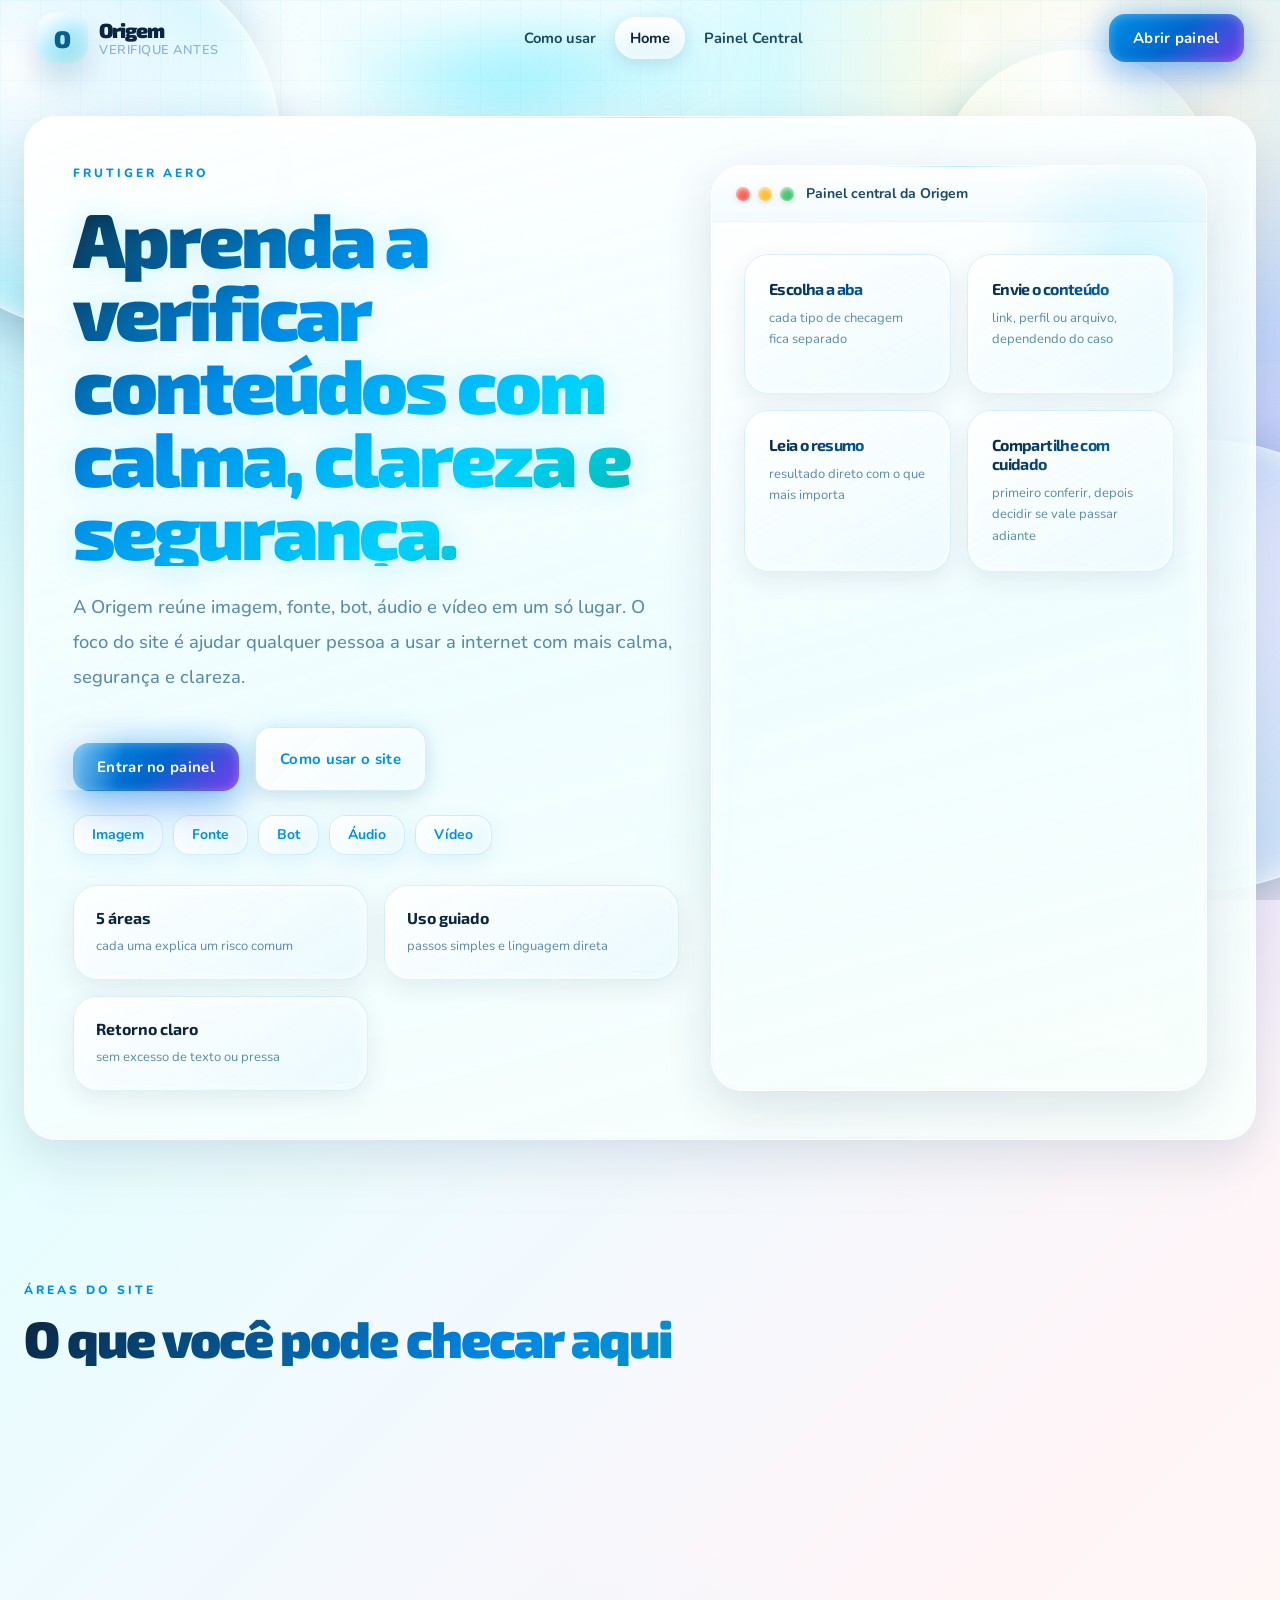
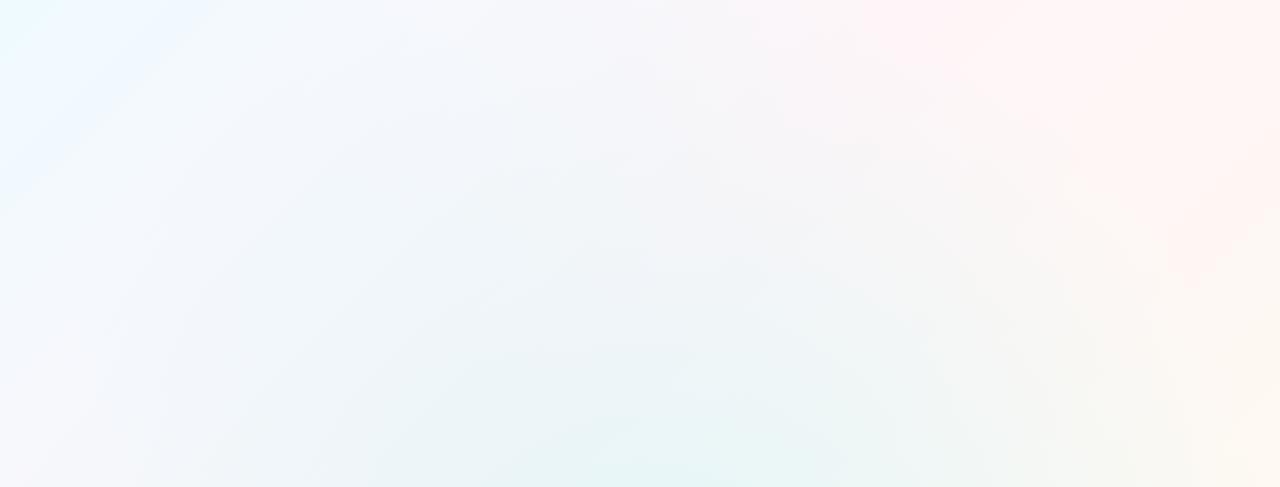
==== commit 07a45052: "Add files via upload" ====
--- a/index.html
+++ b/index.html
@@ -40,7 +40,7 @@
       </a>
 
       <nav class="site-nav top-nav" aria-label="Navegacao principal">
-        <a href="proposta.html">Proposta</a>
+        <a href="proposta.html">Como usar</a>
         <a class="is-active" href="index.html" aria-current="page">Home</a>
         <a href="verificacao.html">Painel Central</a>
       </nav>
@@ -61,7 +61,7 @@
 
             <div class="hero-actions">
               <a class="primary-button" href="verificacao.html">Entrar no painel</a>
-              <a class="secondary-button" href="proposta.html">Ver proposta</a>
+              <a class="secondary-button" href="proposta.html">Como usar o site</a>
             </div>
 
             <div class="hero-pills" aria-label="Resumo de capacidades">
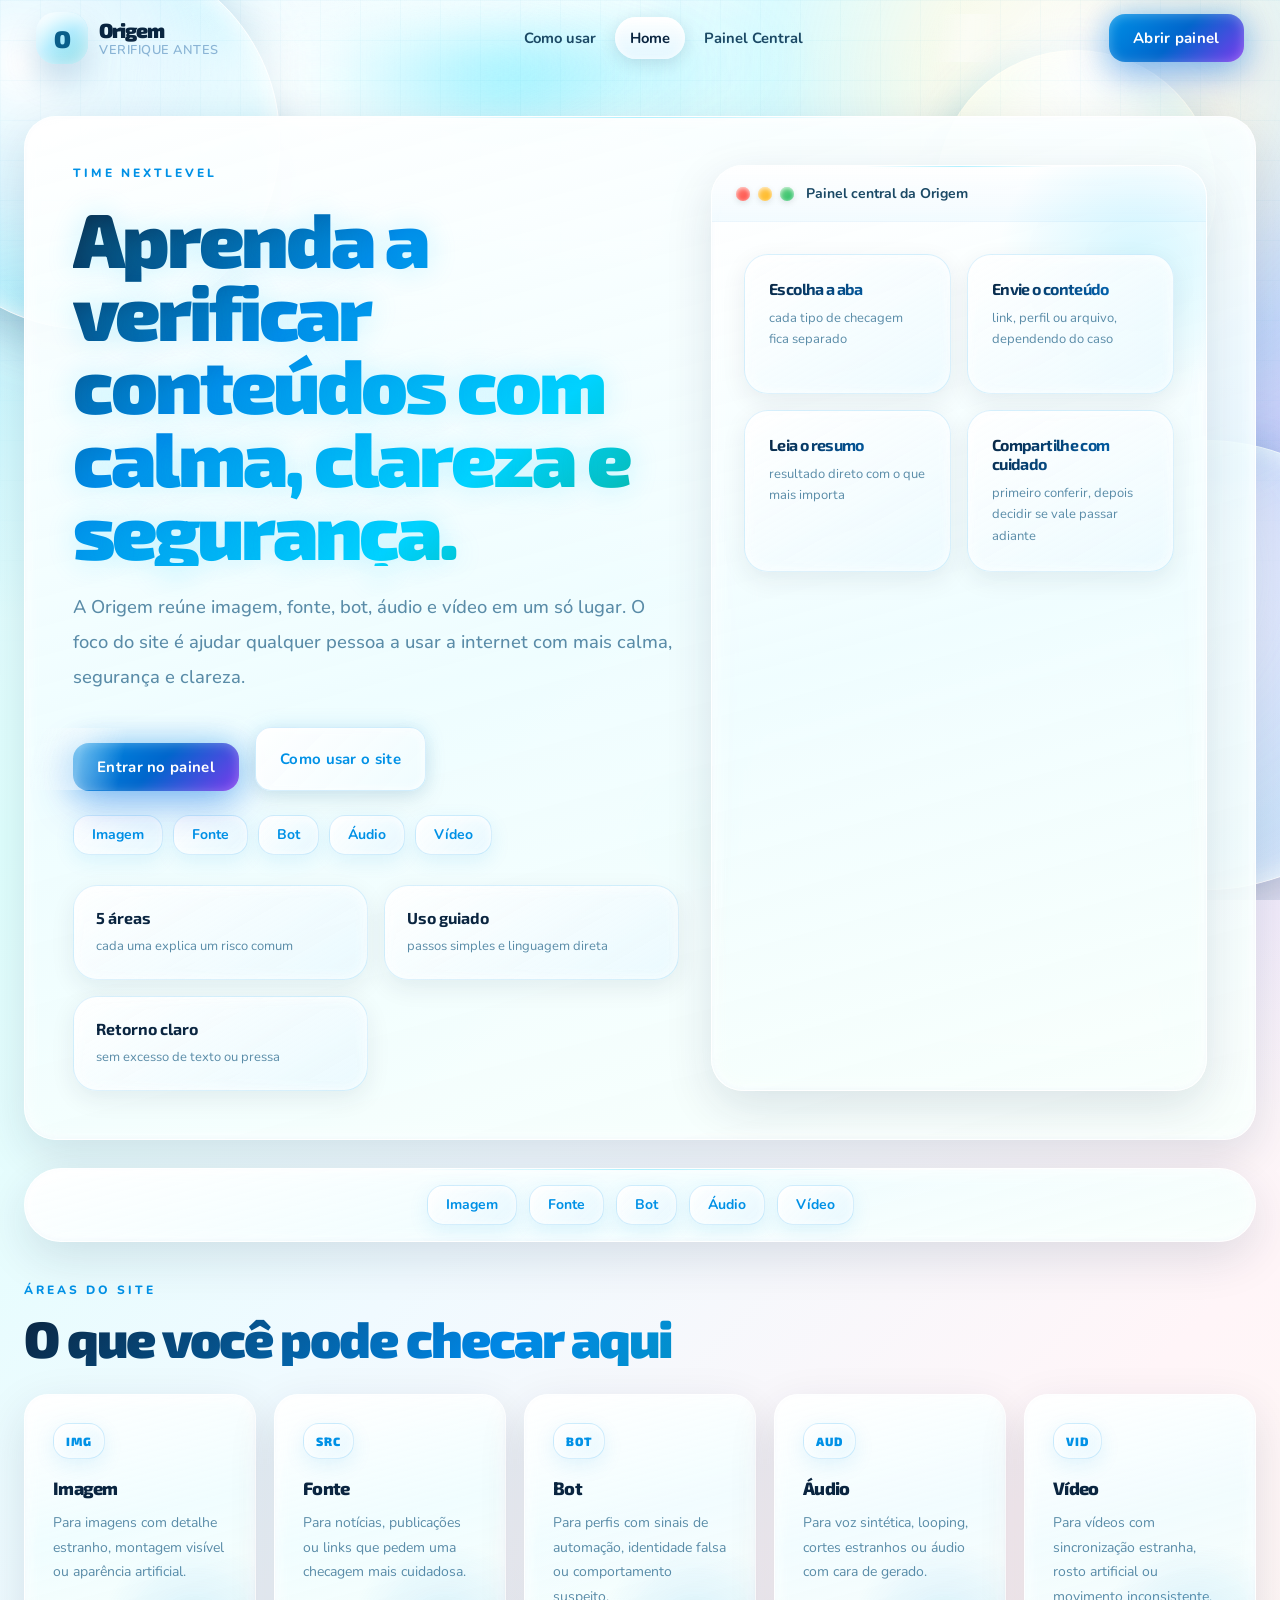
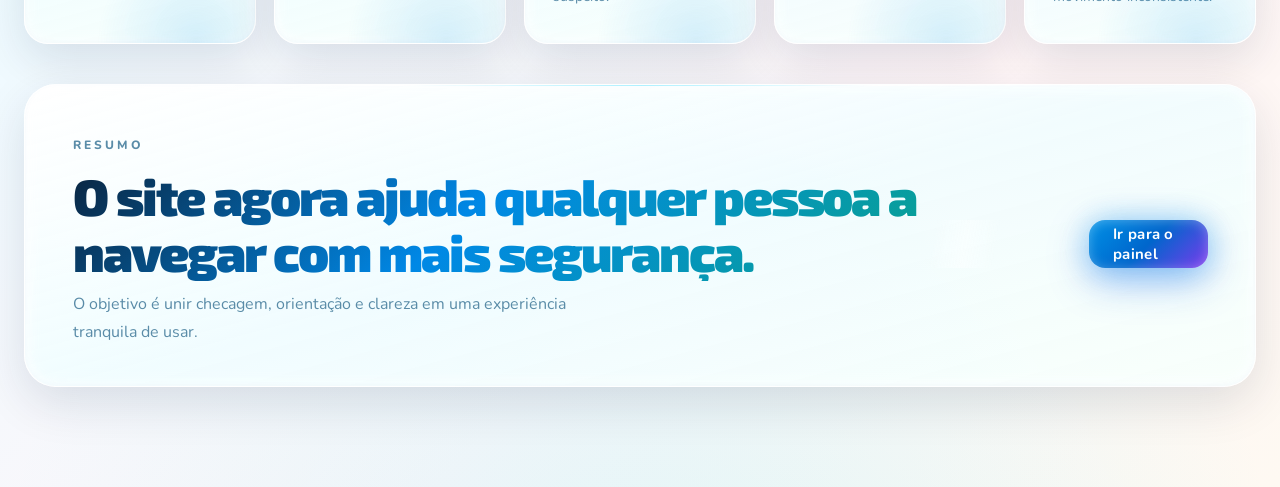
==== commit e69229b6: "Update index.html" ====
--- a/index.html
+++ b/index.html
@@ -52,7 +52,7 @@
       <section class="hero hero-home">
         <div class="workspace-shell glossy-panel panel-tilt">
           <div class="workspace-copy">
-            <p class="hero-kicker">Frutiger Aero</p>
+            <p class="hero-kicker">Time NextLevel</p>
             <h1>Aprenda a verificar conte&uacute;dos com calma, clareza e seguran&ccedil;a.</h1>
             <p class="hero-copy">
               A Origem re&uacute;ne imagem, fonte, bot, &aacute;udio e v&iacute;deo em um s&oacute; lugar. O foco do
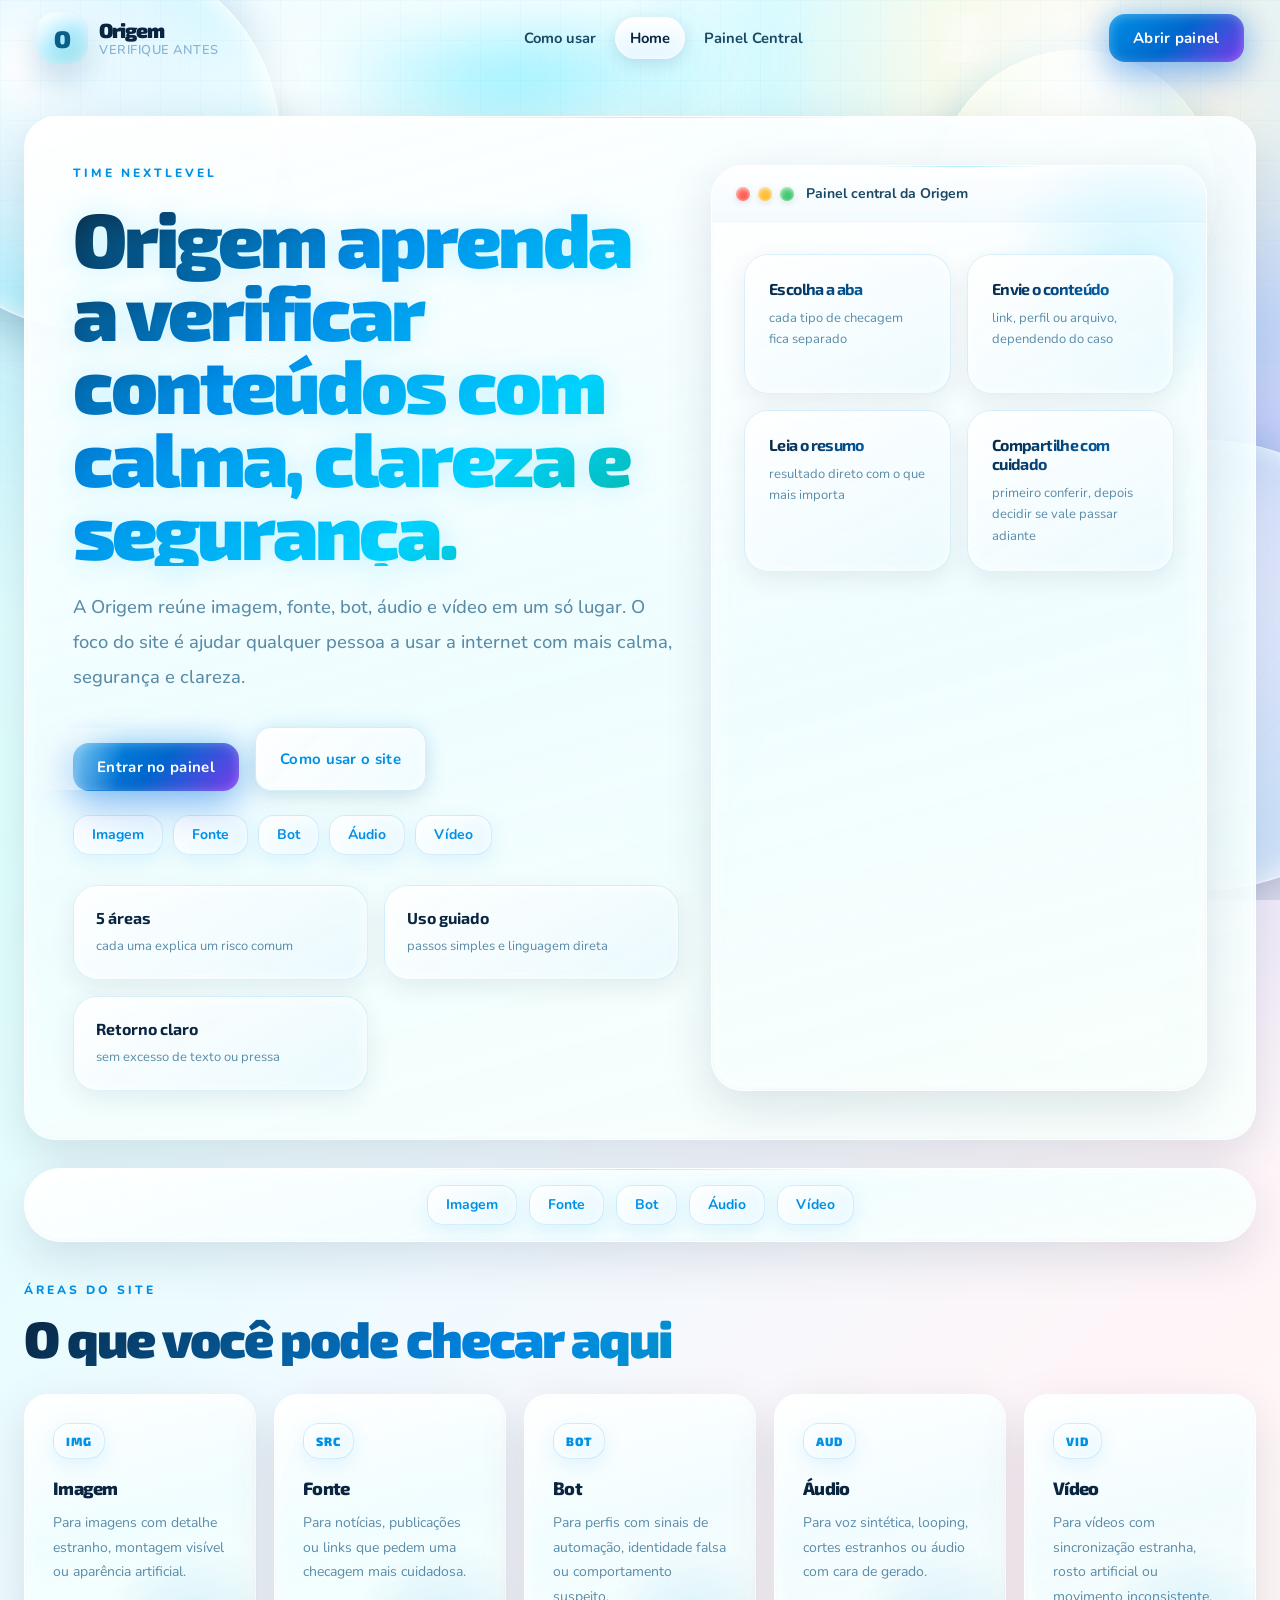
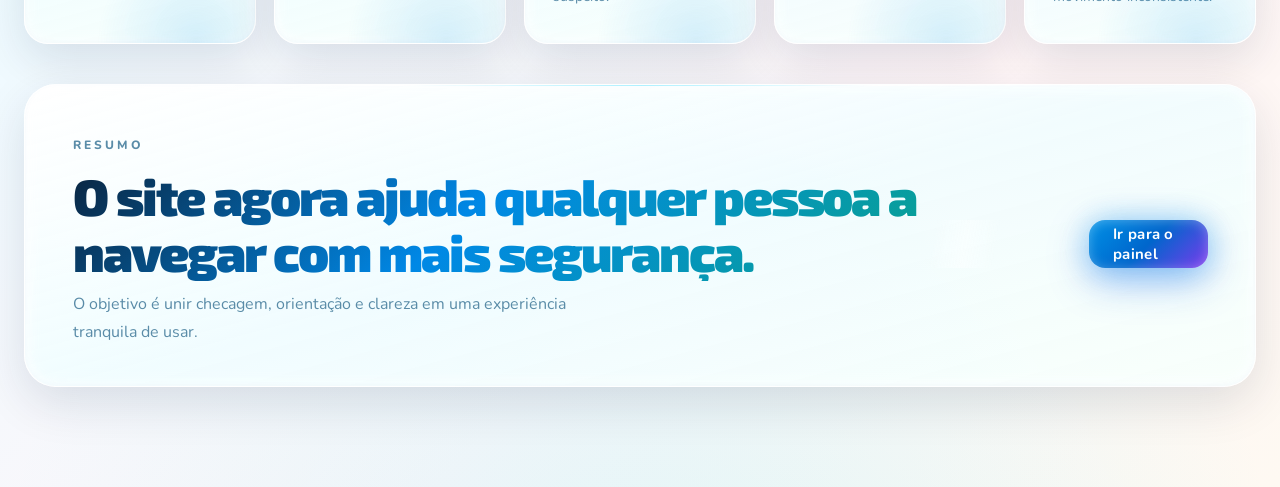
==== commit 09157de3: "Update index.html" ====
--- a/index.html
+++ b/index.html
@@ -53,7 +53,7 @@
         <div class="workspace-shell glossy-panel panel-tilt">
           <div class="workspace-copy">
             <p class="hero-kicker">Time NextLevel</p>
-            <h1>Aprenda a verificar conte&uacute;dos com calma, clareza e seguran&ccedil;a.</h1>
+            <h1>Origem aprenda a verificar conte&uacute;dos com calma, clareza e seguran&ccedil;a.</h1>
             <p class="hero-copy">
               A Origem re&uacute;ne imagem, fonte, bot, &aacute;udio e v&iacute;deo em um s&oacute; lugar. O foco do
               site &eacute; ajudar qualquer pessoa a usar a internet com mais calma, seguran&ccedil;a e clareza.
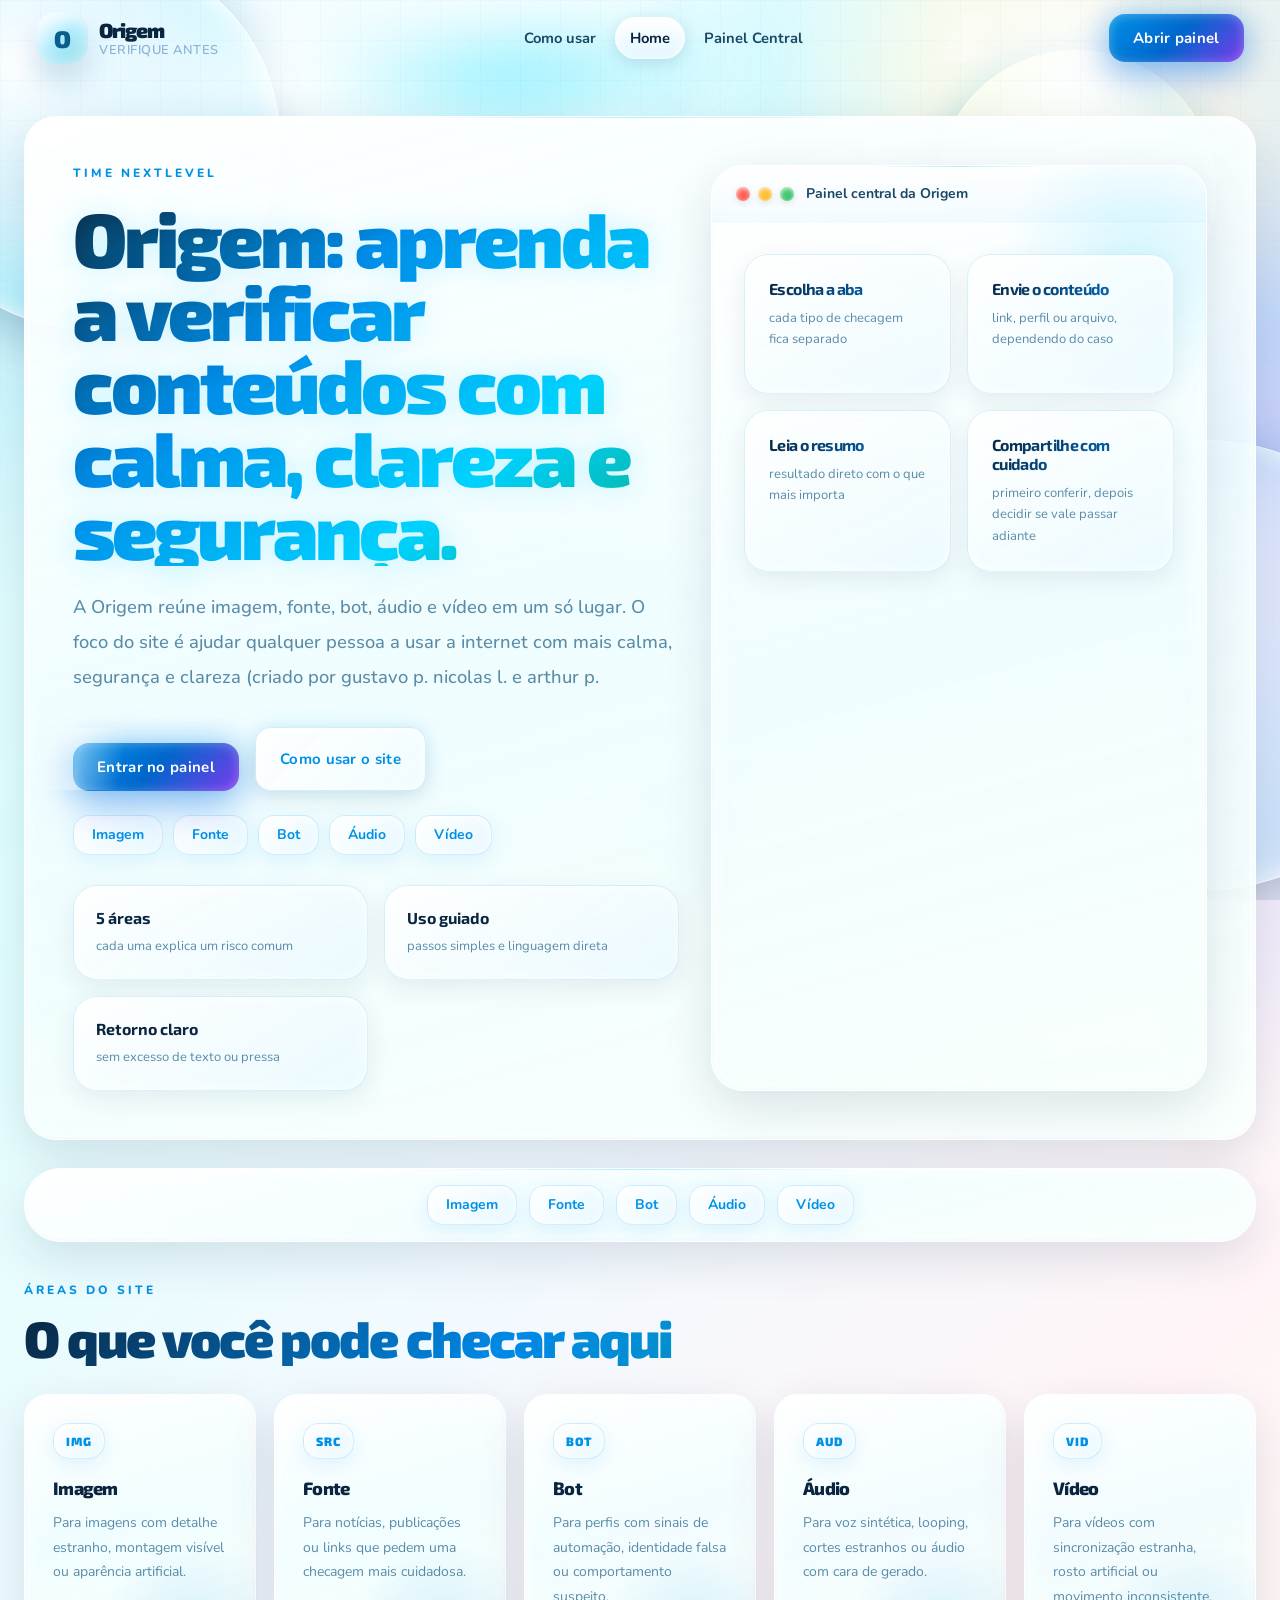
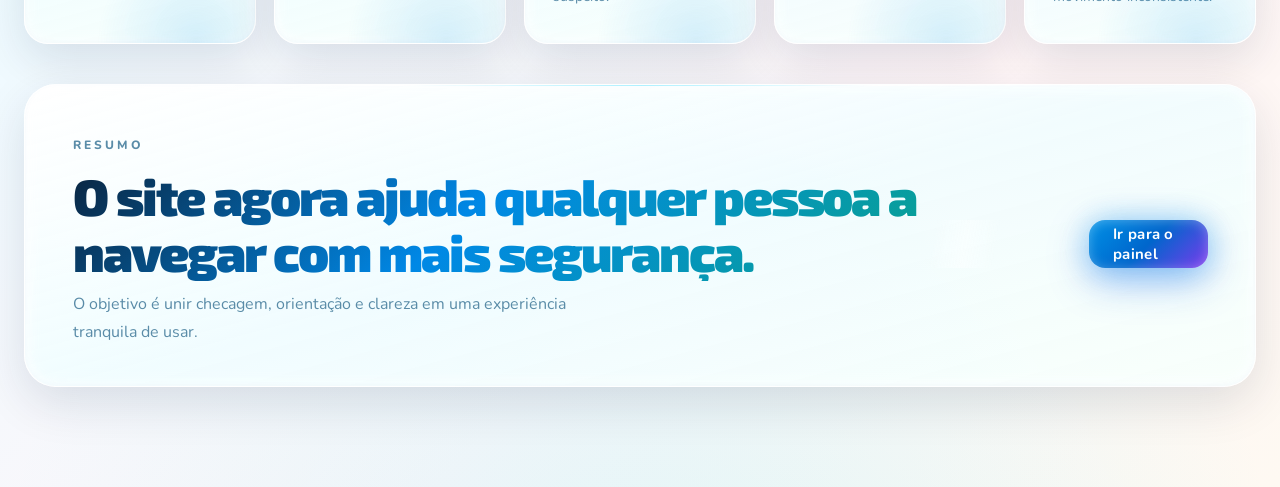
==== commit dd43a5ab: "Update index.html" ====
--- a/index.html
+++ b/index.html
@@ -53,10 +53,10 @@
         <div class="workspace-shell glossy-panel panel-tilt">
           <div class="workspace-copy">
             <p class="hero-kicker">Time NextLevel</p>
-            <h1>Origem aprenda a verificar conte&uacute;dos com calma, clareza e seguran&ccedil;a.</h1>
+            <h1>Origem: aprenda a verificar conte&uacute;dos com calma, clareza e seguran&ccedil;a.</h1>
             <p class="hero-copy">
               A Origem re&uacute;ne imagem, fonte, bot, &aacute;udio e v&iacute;deo em um s&oacute; lugar. O foco do
-              site &eacute; ajudar qualquer pessoa a usar a internet com mais calma, seguran&ccedil;a e clareza.
+              site &eacute; ajudar qualquer pessoa a usar a internet com mais calma, seguran&ccedil;a e clareza (criado por gustavo p. nicolas l. e arthur p.
             </p>
 
             <div class="hero-actions">
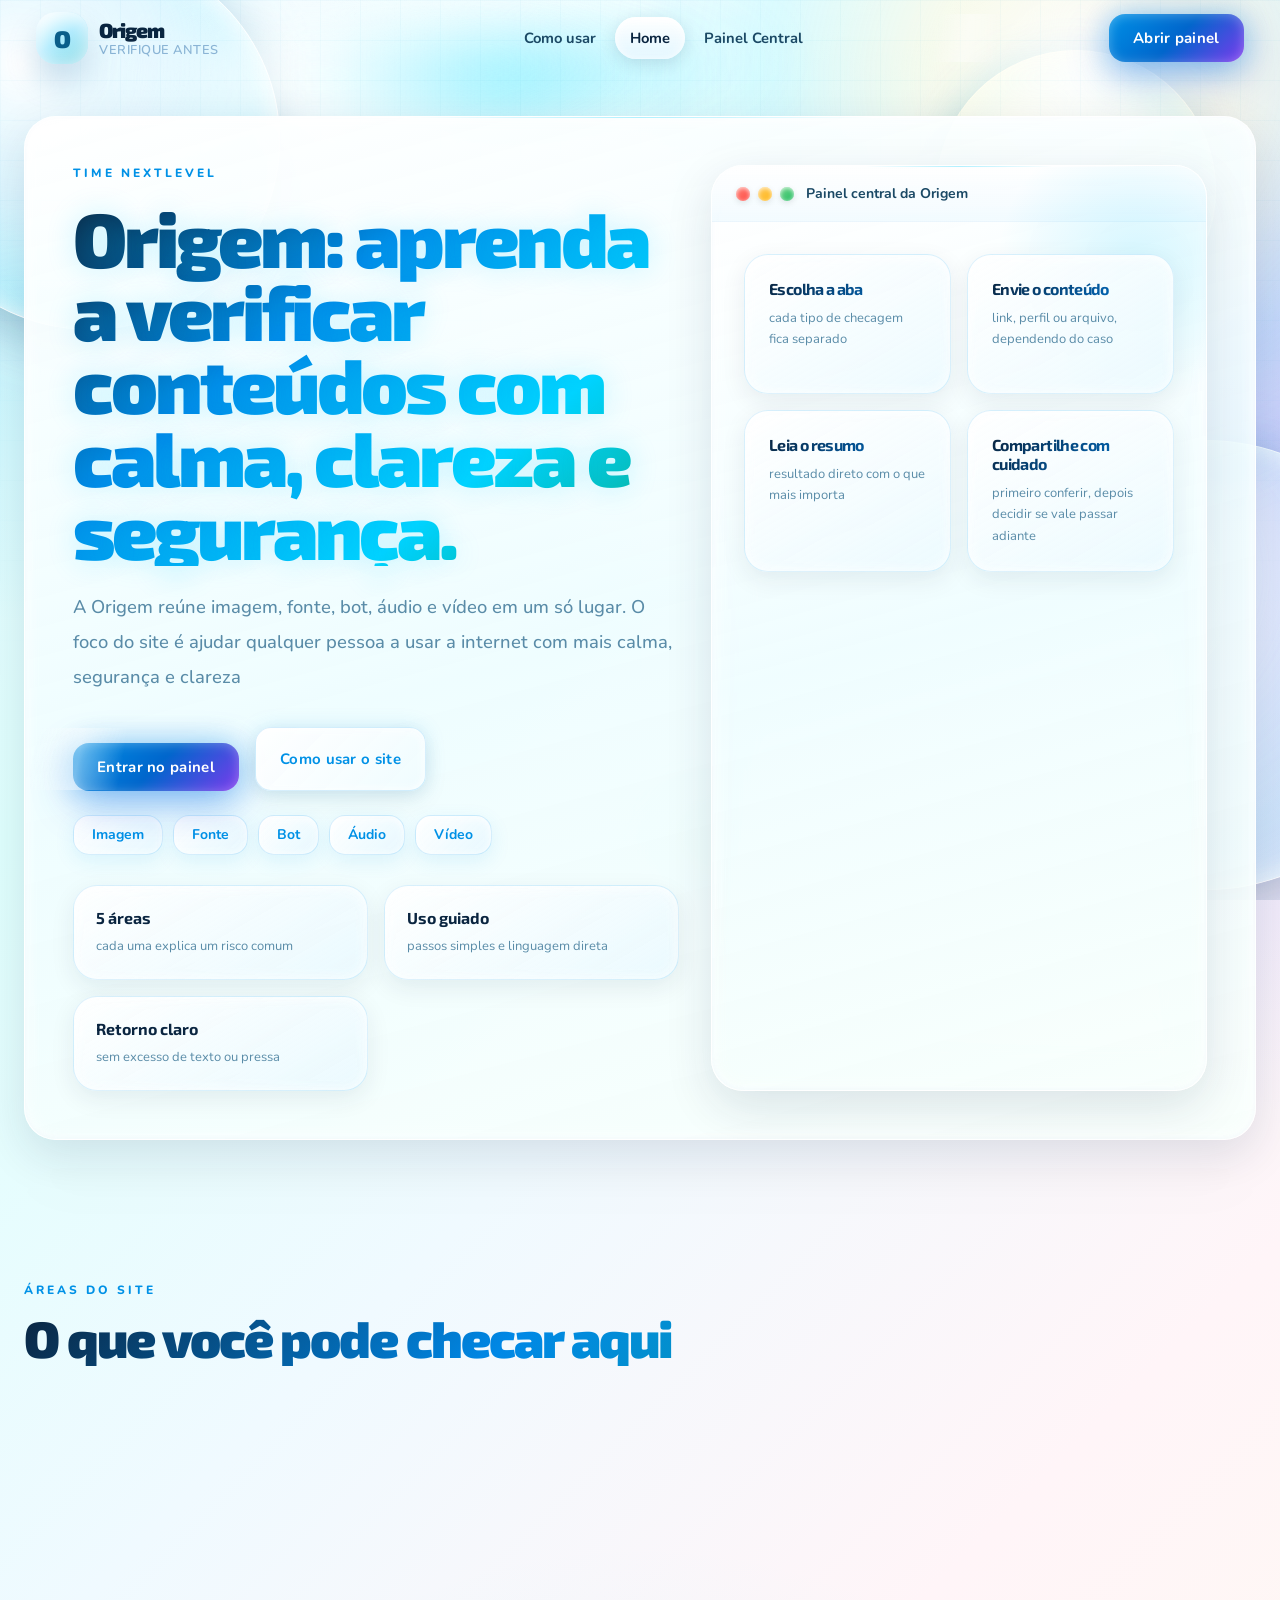
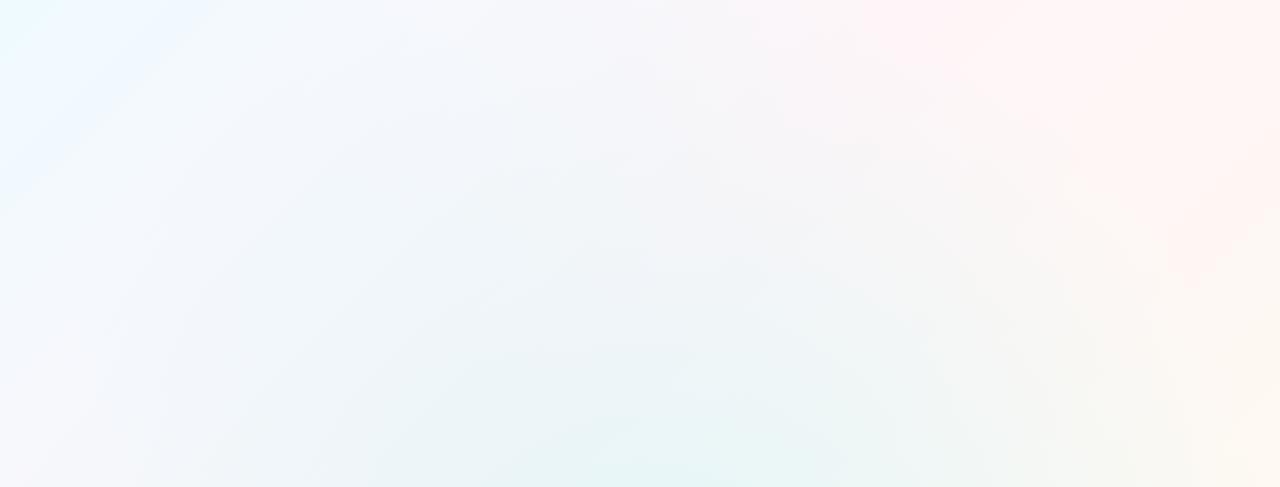
==== commit dda28c27: "Update index.html" ====
--- a/index.html
+++ b/index.html
@@ -56,7 +56,7 @@
             <h1>Origem: aprenda a verificar conte&uacute;dos com calma, clareza e seguran&ccedil;a.</h1>
             <p class="hero-copy">
               A Origem re&uacute;ne imagem, fonte, bot, &aacute;udio e v&iacute;deo em um s&oacute; lugar. O foco do
-              site &eacute; ajudar qualquer pessoa a usar a internet com mais calma, seguran&ccedil;a e clareza (criado por gustavo p. nicolas l. e arthur p.
+              site &eacute; ajudar qualquer pessoa a usar a internet com mais calma, seguran&ccedil;a e clareza
             </p>
 
             <div class="hero-actions">
